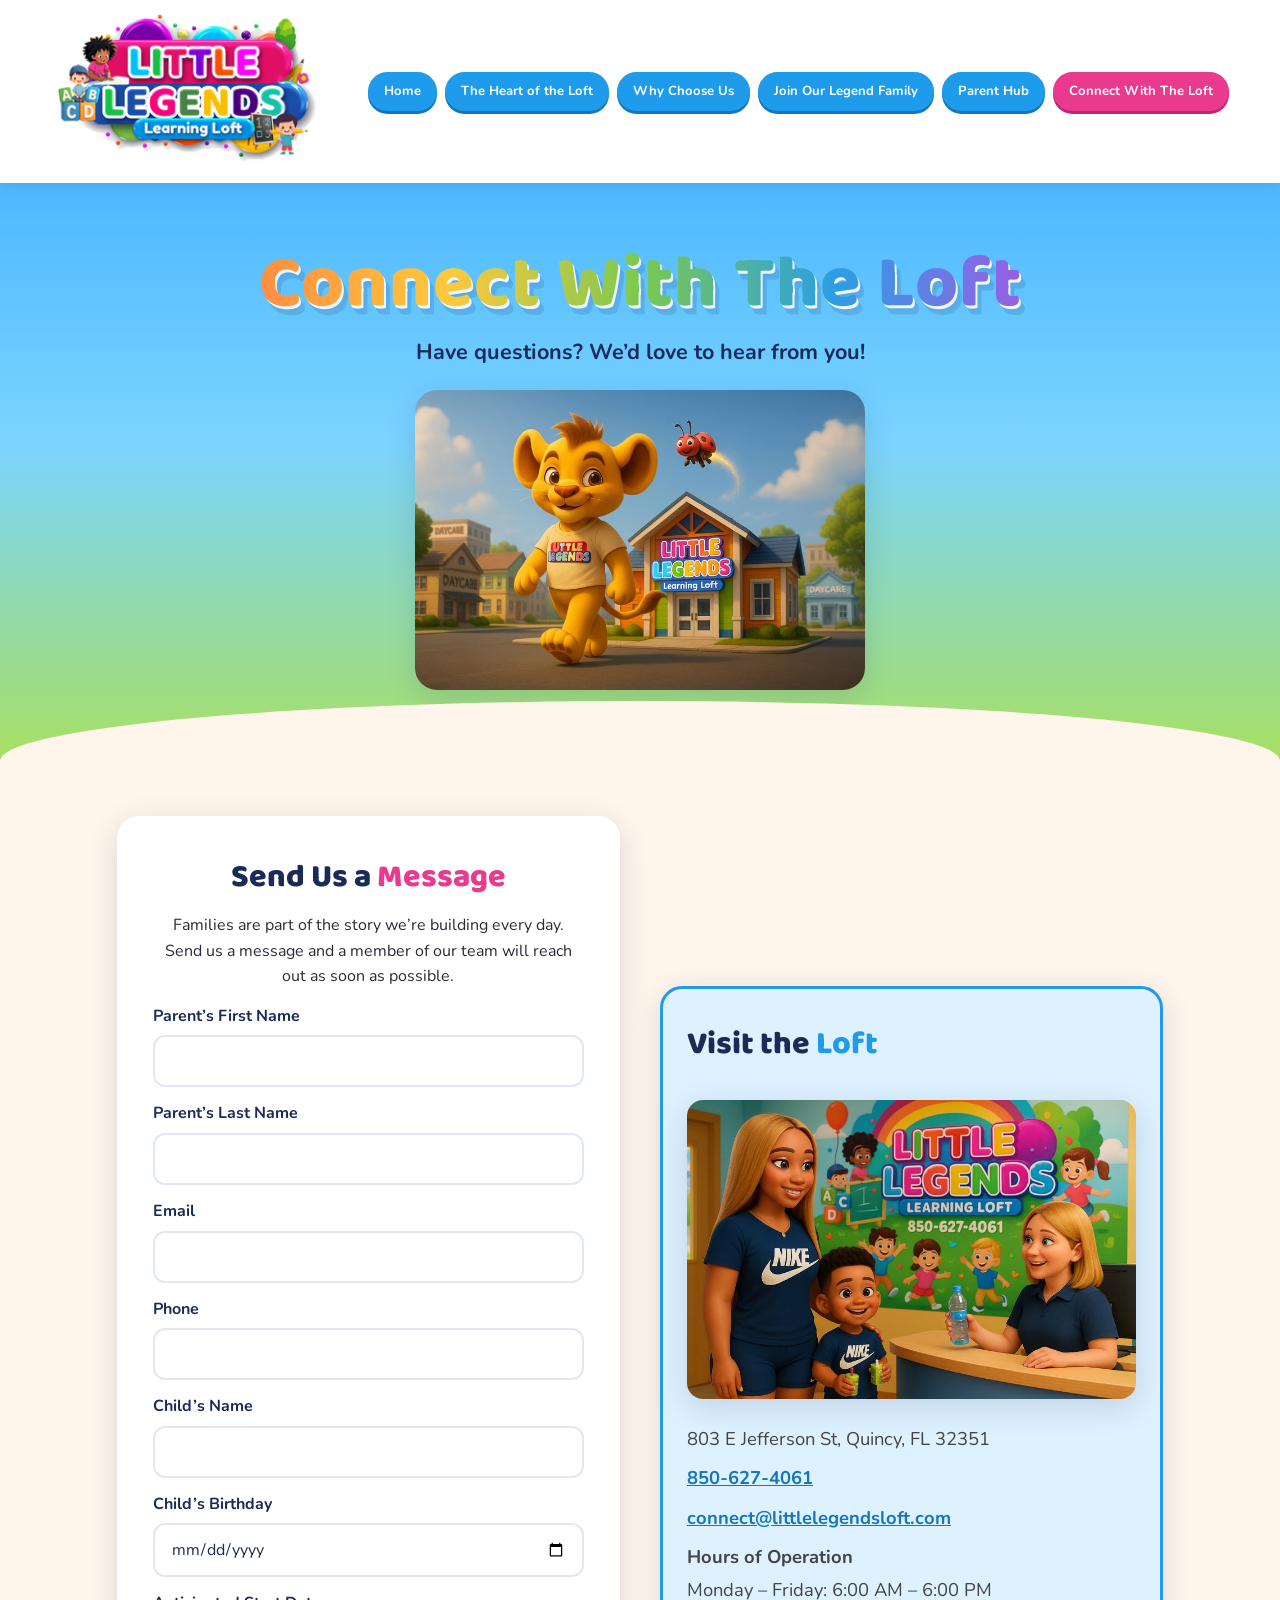
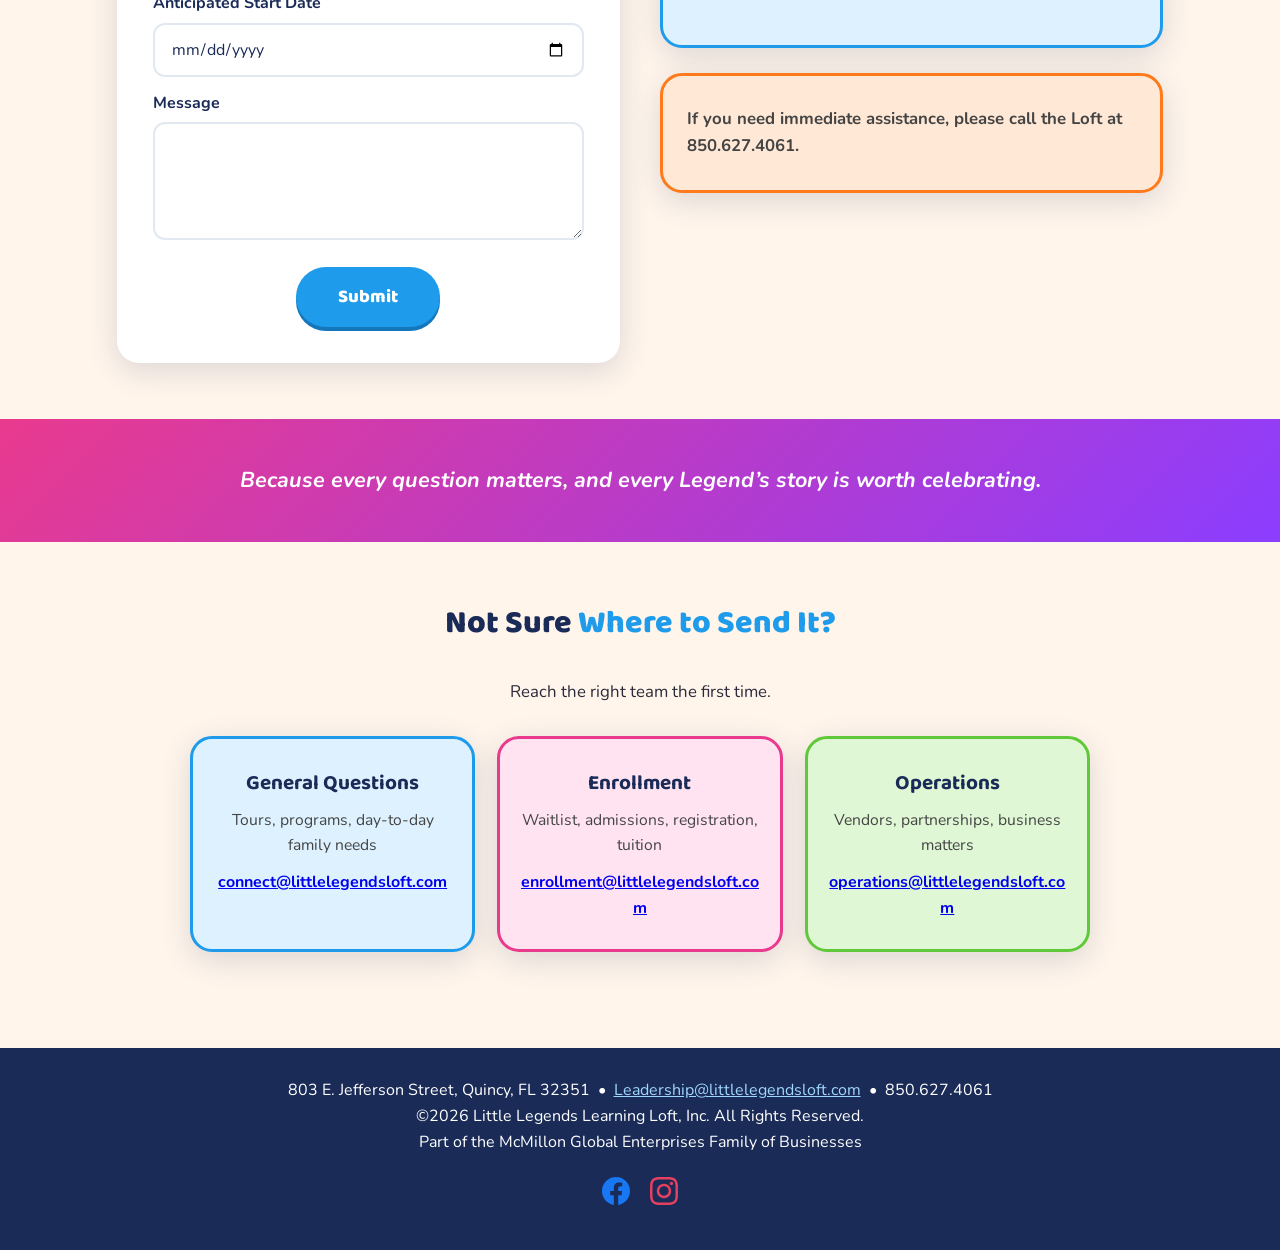
==== pages/connect-with-the-loft.html @ aeaccb69 "Add email directory section to contact page" ====
<!DOCTYPE html>
<html lang="en">
<head>
<meta charset="UTF-8">
<meta name="viewport" content="width=device-width, initial-scale=1.0">
<title>Connect With The Loft | Little Legends Learning Loft</title>
<meta property="og:image" content="https://legendschildcare.com/images/og-thumbnail.jpg">
<meta property="og:image:width" content="1000">
<meta property="og:image:height" content="525">
<meta name="twitter:card" content="summary_large_image">
<meta name="twitter:image" content="https://legendschildcare.com/images/og-thumbnail.jpg">
<link rel="preconnect" href="https://fonts.googleapis.com">
<link rel="preconnect" href="https://fonts.gstatic.com" crossorigin>
<link href="https://fonts.googleapis.com/css2?family=Baloo+2:wght@600;700;800&family=Nunito:wght@400;600;700;800&display=swap" rel="stylesheet">
<link rel="stylesheet" href="../css/styles.css">
</head>
<body>

<header class="site-header">
  <a class="logo" href="../index.html"><img src="../images/logo-transparent.png" style="background:transparent" alt="Little Legends Learning Loft logo"></a>
  <nav class="nav-pills">
    <a href="../index.html">Home</a>
    <a href="the-heart-of-the-loft.html">The Heart of the Loft</a>
    <a href="why-choose-us.html">Why Choose Us</a>
    <a href="join-our-legend-family.html">Join Our Legend Family</a>
    <a href="parent-hub.html">Parent Hub</a>
    <a href="connect-with-the-loft.html" class="active">Connect With The Loft</a>
  </nav>
</header>

<section class="hero">
  <h1 class="rainbow-title">Connect With The Loft</h1>
  <p class="tagline">Have questions? We&rsquo;d love to hear from you!</p>
  <div class="hero-art">
    <img src="../images/kash-walking.jpg" alt="Kash the lion cub walking">
  </div>
</section>

<section class="section">
  <div class="split">
    <div class="form-card">
      <h2 class="section-title" style="margin-bottom:10px">Send Us a <span class="accent-pink">Message</span></h2>
      <p style="text-align:center;margin-bottom:6px">Families are part of the story we&rsquo;re building every day. Send us a message and a member of our team will reach out as soon as possible.</p>
      <form action="https://formsubmit.co/connect@littlelegendsloft.com" method="POST">
        <input type="hidden" name="_subject" value="New Contact Form Submission - Little Legends">
        <input type="hidden" name="_template" value="table">
        <input type="hidden" name="_captcha" value="false">
        <input type="hidden" name="_next" value="https://legendschildcare.com/pages/thank-you-contact.html">
        <label for="parent-first">Parent&rsquo;s First Name</label>
        <input type="text" id="parent-first" name="parent-first-name" required>
        <label for="parent-last">Parent&rsquo;s Last Name</label>
        <input type="text" id="parent-last" name="parent-last-name" required>
        <label for="email">Email</label>
        <input type="email" id="email" name="email" required>
        <label for="phone">Phone</label>
        <input type="tel" id="phone" name="phone" required>
        <label for="child-name">Child&rsquo;s Name</label>
        <input type="text" id="child-name" name="child-name" required>
        <label for="child-birthday">Child&rsquo;s Birthday</label>
        <input type="date" id="child-birthday" name="child-birthday">
        <label for="start-date">Anticipated Start Date</label>
        <input type="date" id="start-date" name="start-date">
        <label for="message">Message</label>
        <textarea id="message" name="message" rows="4" required></textarea>
        <div style="text-align:center">
          <button type="submit" class="btn blue" style="border:none;cursor:pointer">Submit</button>
        </div>
      </form>
    </div>
    <div>
      <div class="card blue" style="text-align:left">
        <h2 class="section-title" style="text-align:left">Visit the <span class="accent-blue">Loft</span></h2>
        <img src="../images/front-desk-welcome.jpg" alt="A family being welcomed at the Little Legends Learning Loft front desk" style="width:100%;border-radius:16px;margin-bottom:16px;box-shadow:var(--shadow)">
        <p style="font-size:1.15rem;margin-bottom:10px">803 E Jefferson St, Quincy, FL 32351</p>
        <p style="font-size:1.15rem;margin-bottom:10px"><a href="tel:+18506274061" style="color:var(--blue-dark);font-weight:700">850-627-4061</a></p>
        <p style="font-size:1.15rem;margin-bottom:10px"><a href="mailto:connect@littlelegendsloft.com" style="color:var(--blue-dark);font-weight:700">connect@littlelegendsloft.com</a></p>
        <p style="font-size:1.15rem;margin-bottom:4px"><strong>Hours of Operation</strong></p>
        <p style="font-size:1.15rem;margin-bottom:10px">Monday – Friday: 6:00 AM – 6:00 PM</p>
      </div>
      <br>
      <div class="card orange" style="text-align:left">
        <p style="font-size:1.05rem"><strong>If you need immediate assistance, please call the Loft at 850.627.4061.</strong></p>
      </div>
    </div>
  </div>
</section>

<div class="quote-banner">
  Because every question matters, and every Legend&rsquo;s story is worth celebrating.
</div>

<section class="section">
  <h2 class="section-title">Not Sure <span class="accent-blue">Where to Send It?</span></h2>
  <p style="text-align:center;max-width:640px;margin:0 auto 30px;font-size:1.05rem">Reach the right team the first time.</p>
  <div class="card-grid" style="max-width:900px;margin:0 auto">
    <div class="card blue" style="text-align:center;padding:28px 20px">
      <h3 style="font-size:1.3rem;margin-bottom:8px">General Questions</h3>
      <p style="margin-bottom:12px">Tours, programs, day-to-day family needs</p>
      <a href="mailto:connect@littlelegendsloft.com" style="font-weight:700;word-break:break-all">connect@littlelegendsloft.com</a>
    </div>
    <div class="card pink" style="text-align:center;padding:28px 20px">
      <h3 style="font-size:1.3rem;margin-bottom:8px">Enrollment</h3>
      <p style="margin-bottom:12px">Waitlist, admissions, registration, tuition</p>
      <a href="mailto:enrollment@littlelegendsloft.com" style="font-weight:700;word-break:break-all">enrollment@littlelegendsloft.com</a>
    </div>
    <div class="card green" style="text-align:center;padding:28px 20px">
      <h3 style="font-size:1.3rem;margin-bottom:8px">Operations</h3>
      <p style="margin-bottom:12px">Vendors, partnerships, business matters</p>
      <a href="mailto:operations@littlelegendsloft.com" style="font-weight:700;word-break:break-all">operations@littlelegendsloft.com</a>
    </div>
  </div>
</section>

<footer class="site-footer">
  803 E. Jefferson Street, Quincy, FL 32351 &nbsp;•&nbsp;
  <a href="mailto:Leadership@littlelegendsloft.com">Leadership@littlelegendsloft.com</a> &nbsp;•&nbsp;
  850.627.4061<br>
  ©2026 Little Legends Learning Loft, Inc. All Rights Reserved.<br>
  Part of the McMillon Global Enterprises Family of Businesses
<div class="social-links">
    <a href="https://www.facebook.com/share/1BAZdCDmKt/?mibextid=wwXIfr" target="_blank" rel="noopener" aria-label="Follow us on Facebook" style="display:inline-block;margin:0 8px"><svg width="28" height="28" viewBox="0 0 24 24" fill="#1877F2" xmlns="http://www.w3.org/2000/svg"><path d="M24 12.073c0-6.627-5.373-12-12-12s-12 5.373-12 12c0 5.99 4.388 10.954 10.125 11.854v-8.385H7.078v-3.47h3.047V9.43c0-3.007 1.792-4.669 4.533-4.669 1.312 0 2.686.235 2.686.235v2.953H15.83c-1.491 0-1.956.925-1.956 1.874v2.25h3.328l-.532 3.47h-2.796v8.385C19.612 23.027 24 18.062 24 12.073z"/></svg></a>
    <a href="https://www.instagram.com/littlelegends_1/" target="_blank" rel="noopener" aria-label="Follow us on Instagram" style="display:inline-block;margin:0 8px"><svg width="28" height="28" viewBox="0 0 24 24" fill="#E4405F" xmlns="http://www.w3.org/2000/svg"><path d="M12 2.163c3.204 0 3.584.012 4.85.07 3.252.148 4.771 1.691 4.919 4.919.058 1.265.069 1.645.069 4.849 0 3.205-.012 3.584-.069 4.849-.149 3.225-1.664 4.771-4.919 4.919-1.266.058-1.644.07-4.85.07-3.204 0-3.584-.012-4.849-.07-3.26-.149-4.771-1.699-4.919-4.92-.058-1.265-.07-1.644-.07-4.849 0-3.204.013-3.583.07-4.849.149-3.227 1.664-4.771 4.919-4.919 1.266-.057 1.645-.069 4.849-.069zm0-2.163c-3.259 0-3.667.014-4.947.072-4.358.2-6.78 2.618-6.98 6.98-.059 1.281-.073 1.689-.073 4.948 0 3.259.014 3.668.072 4.948.2 4.358 2.618 6.78 6.98 6.98 1.281.058 1.689.072 4.948.072 3.259 0 3.668-.014 4.948-.072 4.354-.2 6.782-2.618 6.979-6.98.059-1.28.073-1.689.073-4.948 0-3.259-.014-3.667-.072-4.947-.196-4.354-2.617-6.78-6.979-6.98-1.281-.059-1.69-.073-4.949-.073zm0 5.838c-3.403 0-6.162 2.759-6.162 6.162s2.759 6.163 6.162 6.163 6.162-2.759 6.162-6.163c0-3.403-2.759-6.162-6.162-6.162zm0 10.162c-2.209 0-4-1.79-4-4 0-2.209 1.791-4 4-4s4 1.791 4 4c0 2.21-1.791 4-4 4zm6.406-11.845c-.796 0-1.441.645-1.441 1.44s.645 1.44 1.441 1.44c.795 0 1.439-.645 1.439-1.44s-.644-1.44-1.439-1.44z"/></svg></a>
  </div>
</footer>

</body>
</html>
---- css/styles.css ----
/* Little Legends Learning Loft, Brand Stylesheet
   Bold colors pulled from the logo: hot pink, bright blue, vivid orange, lime green */

:root {
  --pink: #E93A8E;
  --pink-dark: #C22472;
  --blue: #1E9BEB;
  --blue-dark: #1477BC;
  --navy: #1A2B57;
  --orange: #FF7A1A;
  --green: #5FC93A;
  --yellow: #FFB800;
  --purple: #8B3DFF;
  --cream: #FFF5EB;
  --white: #FFFFFF;
  --ink: #2A2A3A;
  --radius: 22px;
  --shadow: 0 8px 30px rgba(26, 43, 87, 0.15);
}

* { margin: 0; padding: 0; box-sizing: border-box; }

body {
  font-family: 'Segoe UI', 'Helvetica Neue', Arial, sans-serif;
  color: var(--ink);
  background: var(--cream);
  line-height: 1.6;
}

/* ---------- Header / Nav ---------- */
.site-header {
  background: var(--white);
  padding: 12px 4%;
  display: flex;
  align-items: center;
  justify-content: space-between;
  box-shadow: 0 2px 12px rgba(0,0,0,0.08);
  position: sticky;
  top: 0;
  z-index: 100;
}
.site-header .logo img { height: 150px; width: auto; }
.nav-pills { display: flex; gap: 8px; flex-wrap: wrap; justify-content: flex-end; }
.nav-pills a {
  background: var(--blue);
  color: #fff;
  text-decoration: none;
  font-weight: 700;
  padding: 9px 16px;
  border-radius: 999px;
  font-size: 0.82rem;
  white-space: nowrap;
  box-shadow: 0 3px 0 var(--blue-dark);
  transition: transform 0.15s;
}
.nav-pills a:hover { transform: translateY(-2px); }
.nav-pills a.active { background: var(--pink); box-shadow: 0 3px 0 var(--pink-dark); }

/* ---------- Hero ---------- */
.hero {
  position: relative;
  text-align: center;
  padding: 60px 5% 70px;
  background: linear-gradient(180deg, #4DB8FF 0%, #7BD4FF 45%, #A8E063 100%);
  overflow: hidden;
}
.hero::after {
  content: '';
  position: absolute;
  bottom: -1px; left: 0; right: 0; height: 60px;
  background: var(--cream);
  border-radius: 50% 50% 0 0 / 100% 100% 0 0;
}
.rainbow-title {
  font-size: clamp(2.4rem, 7vw, 4.6rem);
  font-weight: 900;
  letter-spacing: 1px;
  background: linear-gradient(90deg, #F0449E, #FF8C42, #FFC93C, #7BC950, #2B9FE3, #9B5DE5, #F0449E);
  -webkit-background-clip: text;
  background-clip: text;
  color: transparent;
  filter: drop-shadow(2px 3px 0 rgba(255,255,255,0.9)) drop-shadow(4px 6px 0 rgba(26,43,87,0.15));
  margin-bottom: 8px;
  line-height: 1.15;
}
.hero .tagline {
  font-size: 1.35rem;
  font-weight: 700;
  color: var(--navy);
  margin-bottom: 20px;
}
.hero-art {
  display: flex;
  justify-content: center;
  align-items: flex-end;
  gap: 18px;
  margin-top: 10px;
  flex-wrap: wrap;
}
.hero-art img {
  max-height: 300px;
  border-radius: var(--radius);
  box-shadow: var(--shadow);
}
.btn {
  display: inline-block;
  background: var(--pink);
  color: #fff;
  font-weight: 800;
  font-size: 1.15rem;
  padding: 15px 42px;
  border-radius: 999px;
  text-decoration: none;
  box-shadow: 0 4px 0 var(--pink-dark);
  margin-top: 18px;
  transition: transform 0.15s;
}
.btn:hover { transform: translateY(-2px) scale(1.03); }
.btn.blue { background: var(--blue); box-shadow: 0 4px 0 var(--blue-dark); }

/* ---------- Sections ---------- */
.section { padding: 56px 6%; max-width: 1200px; margin: 0 auto; }
.section-title {
  text-align: center;
  font-size: 2rem;
  font-weight: 900;
  color: var(--navy);
  margin-bottom: 30px;
}
.section-title .accent-pink { color: var(--pink); }
.section-title .accent-blue { color: var(--blue); }

/* Cards */
.card-grid {
  display: grid;
  grid-template-columns: repeat(auto-fit, minmax(240px, 1fr));
  gap: 22px;
}
.card {
  border-radius: var(--radius);
  padding: 30px 24px;
  box-shadow: var(--shadow);
  text-align: center;
  border: 3px solid transparent;
}
.card.pink { background: #FFE3F1; border-color: var(--pink); }
.card.blue { background: #DDF1FF; border-color: var(--blue); }
.card.green { background: #DFF7D4; border-color: var(--green); }
.card.orange { background: #FFE8D6; border-color: var(--orange); }
.card.purple { background: #EADFFF; border-color: var(--purple); }
.card.yellow { background: #FFF3D1; border-color: var(--yellow); }
.card h3 { color: var(--navy); font-size: 1.25rem; margin-bottom: 10px; }
.card p { font-size: 0.98rem; color: #444; }

/* Quote banner */
.quote-banner {
  background: linear-gradient(135deg, var(--pink), var(--purple));
  color: #fff;
  text-align: center;
  padding: 44px 8%;
  font-size: 1.35rem;
  font-weight: 700;
  font-style: italic;
}

/* Split layout */
.split {
  display: grid;
  grid-template-columns: 1fr 1fr;
  gap: 40px;
  align-items: center;
}
.split img.round-frame {
  width: 320px; height: 320px;
  object-fit: cover;
  border-radius: 50%;
  border: 10px solid var(--pink);
  box-shadow: var(--shadow);
  margin: 0 auto;
  display: block;
}
.split img.framed {
  width: 100%;
  border-radius: var(--radius);
  box-shadow: var(--shadow);
}

/* Steps */
.steps { display: flex; justify-content: center; gap: 18px; flex-wrap: wrap; margin-top: 24px; }
.step {
  background: #fff;
  border-radius: 50%;
  width: 210px; height: 210px;
  display: flex; flex-direction: column;
  justify-content: center; align-items: center;
  text-align: center; padding: 24px;
  box-shadow: var(--shadow);
  border: 5px solid var(--yellow);
  font-weight: 700; color: var(--navy);
}
.step .num {
  background: var(--blue); color: #fff;
  width: 44px; height: 44px; border-radius: 50%;
  display: flex; align-items: center; justify-content: center;
  font-size: 1.4rem; margin-bottom: 8px;
}

/* Refer promo */
.refer-promo {
  background: linear-gradient(135deg, #FF8C42, #F0449E);
  border-radius: 28px;
  padding: 48px 6%;
  text-align: center;
  color: #fff;
  margin: 40px 6%;
  box-shadow: var(--shadow);
}
.refer-promo h2 { font-size: 2.2rem; margin-bottom: 12px; }
.refer-promo p { font-size: 1.15rem; margin-bottom: 20px; max-width: 640px; margin-left: auto; margin-right: auto; }
.refer-promo .btn { background: #fff; color: var(--pink-dark); box-shadow: 0 4px 0 rgba(0,0,0,0.15); }

/* Form */
.form-card {
  background: #fff; border-radius: var(--radius);
  padding: 36px; box-shadow: var(--shadow);
  max-width: 560px; margin: 0 auto;
}
.form-card label { display: block; font-weight: 700; color: var(--navy); margin: 14px 0 6px; }
.form-card input, .form-card textarea {
  width: 100%; padding: 13px 16px;
  border: 2px solid #E2E8F0; border-radius: 12px;
  font-size: 1rem; font-family: inherit;
  background: #fff;
  -webkit-appearance: none;
  appearance: none;
  color: #1a2b57;
}
.form-card input[type="date"] {
  background: #fff;
  min-height: 48px;
}
.form-card input:focus, .form-card textarea:focus { border-color: var(--blue); outline: none; }

/* PLAYFUL FONTS */
body { font-family: 'Nunito', sans-serif; }
h1, h2, h3, .section-title, .btn {
  font-family: 'Baloo 2', cursive;
}

/* Footer */
.site-footer {
  background: var(--navy);
  color: #fff;
  text-align: center;
  padding: 30px 5%;
  font-size: 1rem;
  margin-top: 40px;
}
.site-footer a { color: #9FD8FF; }
.social-links {
  margin-top: 14px;
}
.social-links a {
  font-size: 2rem;
  margin: 0 8px;
  text-decoration: none;
  display: inline-block;
  transition: transform 0.2s;
}
.social-links a:hover {
  transform: scale(1.2);
}

@media (max-width: 760px) {
  .split { grid-template-columns: 1fr; }
  .nav-pills { flex-direction: column; align-items: stretch; gap: 8px; }
  .nav-pills a { padding: 10px 16px; font-size: 0.9rem; text-align: center; }
  .site-header .logo img { height: 110px; }
}
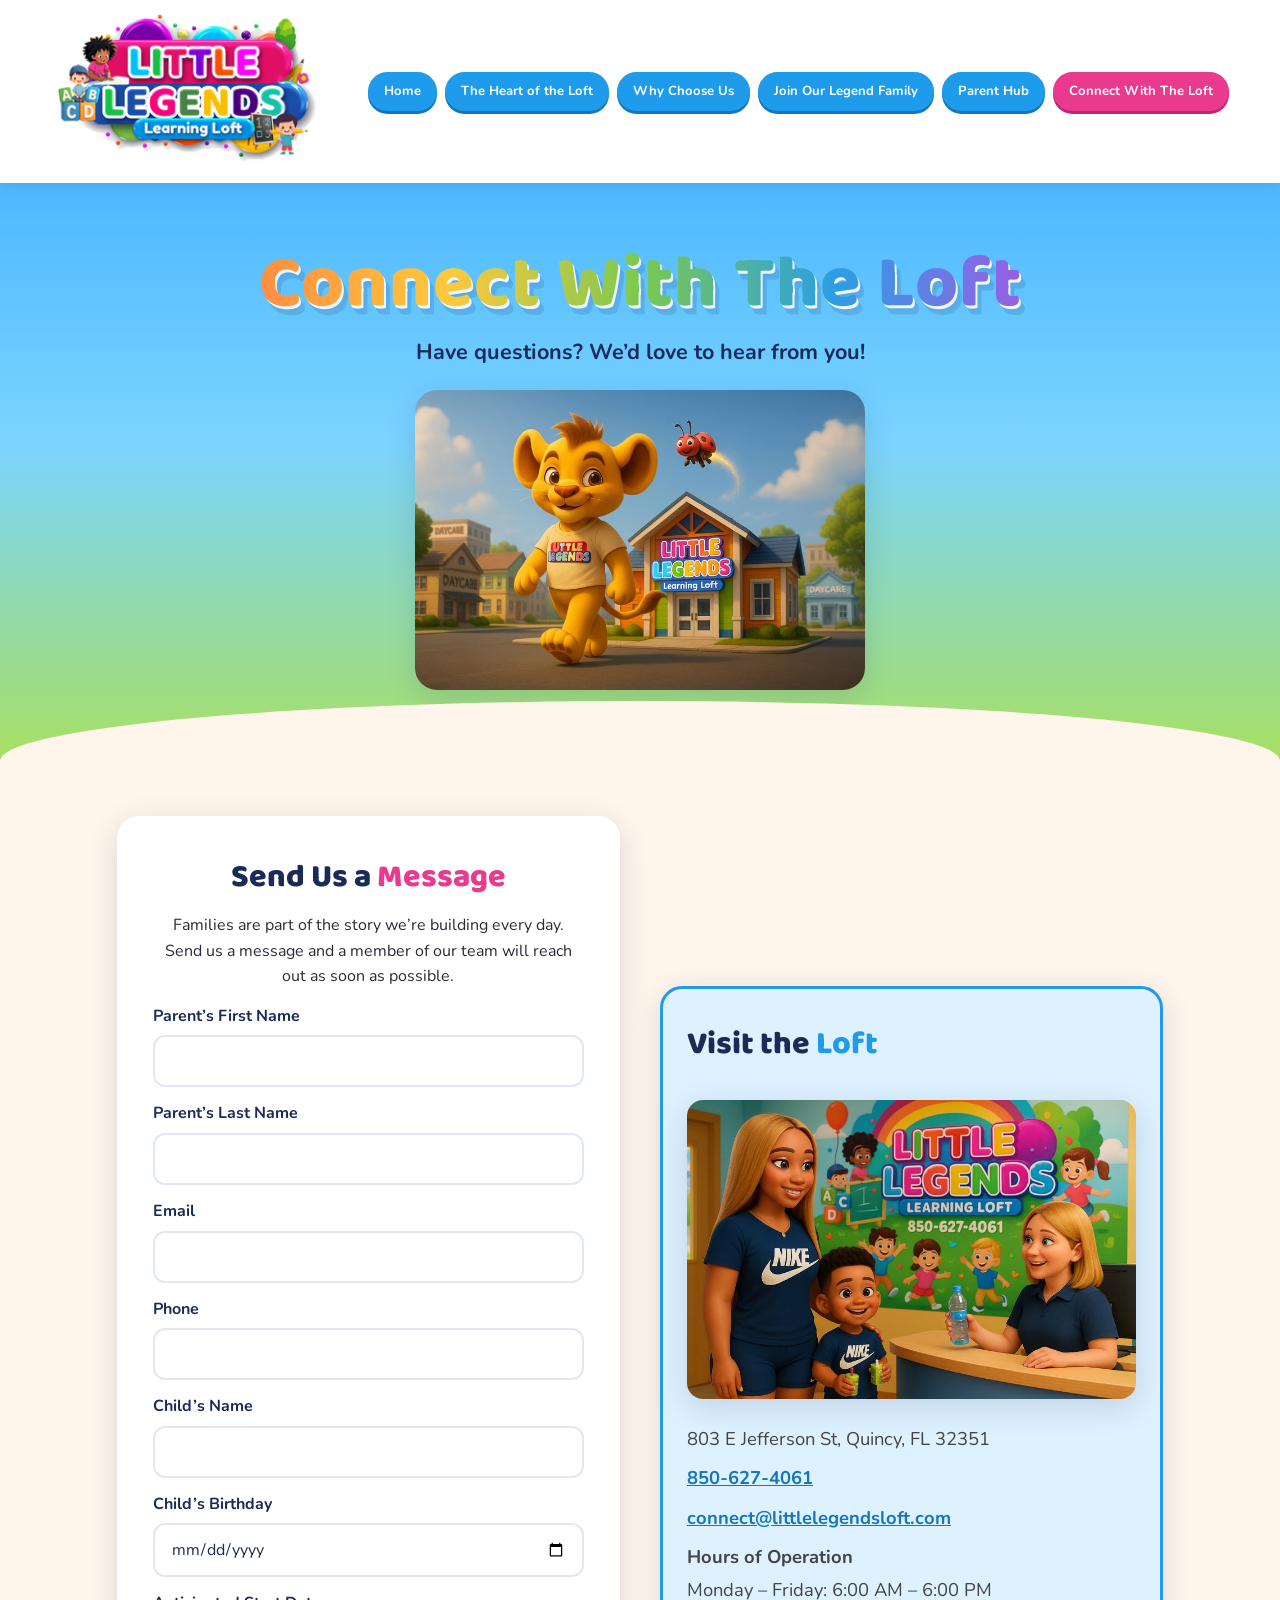
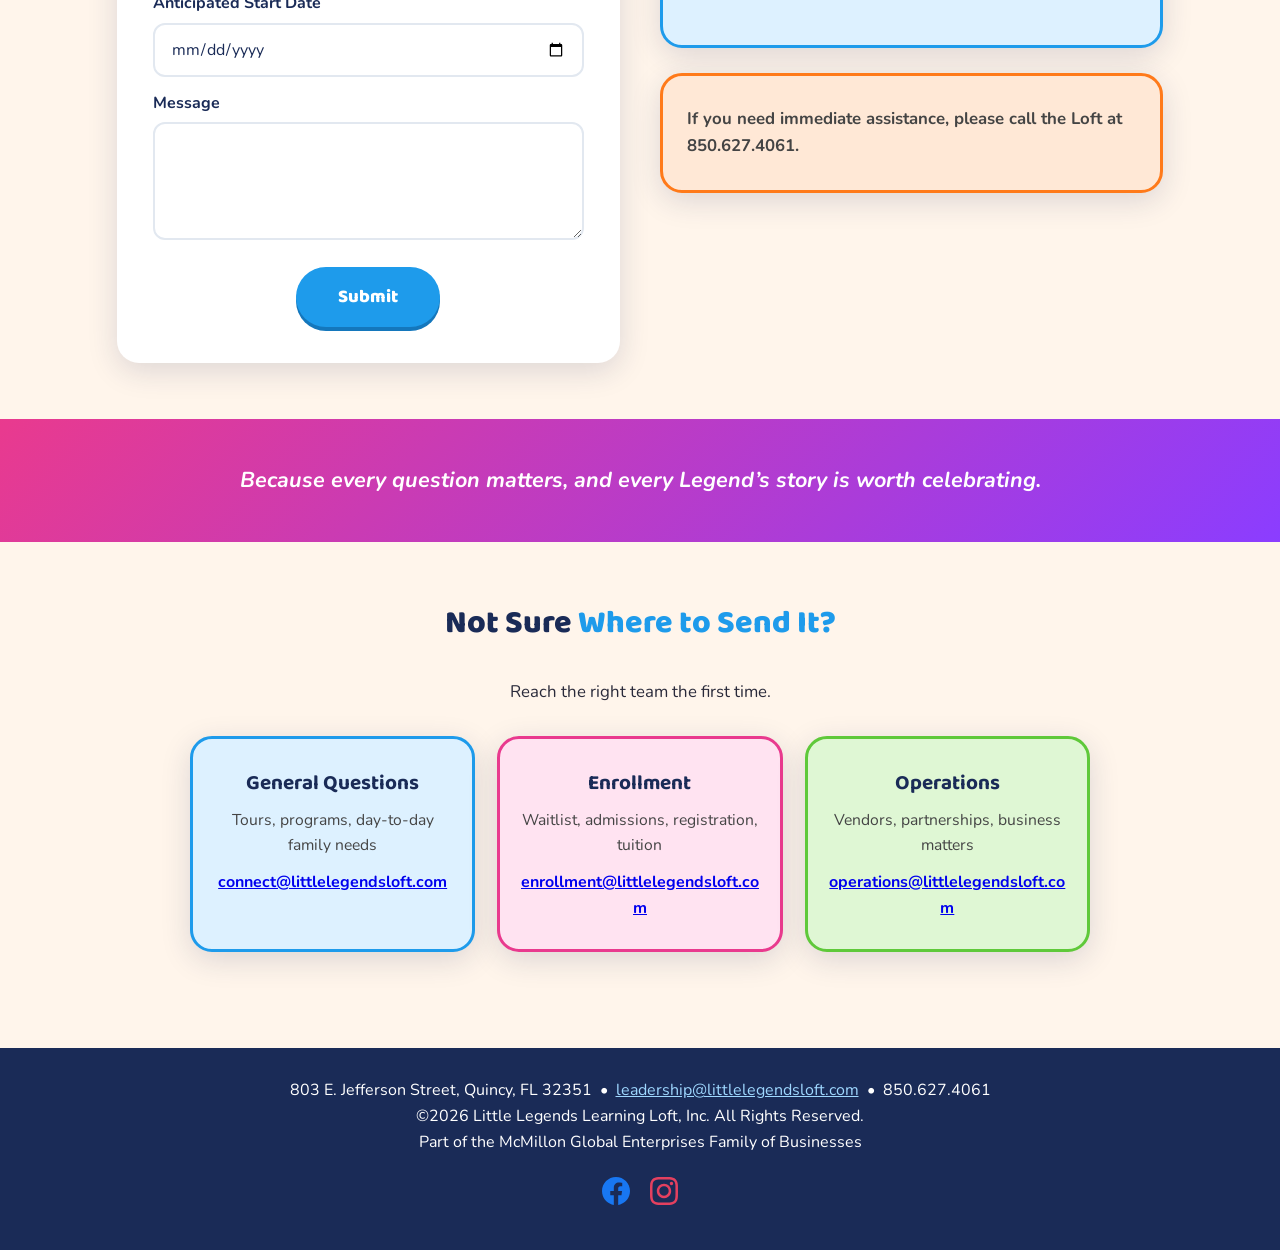
==== commit ffcb9869: "Elevate homepage: hero headline CTA, real photo section with camera views, meta descriptions, favico" ====
--- a/pages/connect-with-the-loft.html
+++ b/pages/connect-with-the-loft.html
@@ -4,6 +4,10 @@
 <meta charset="UTF-8">
 <meta name="viewport" content="width=device-width, initial-scale=1.0">
 <title>Connect With The Loft | Little Legends Learning Loft</title>
+<meta name="description" content="Contact Little Legends Learning Loft in Quincy, FL: 803 E Jefferson St, 850-627-4061. Tour requests, enrollment questions, and partnership inquiries welcome.">
+<link rel="icon" type="image/x-icon" href="../images/favicon.ico">
+<link rel="icon" type="image/png" sizes="32x32" href="../images/favicon-32.png">
+<link rel="apple-touch-icon" href="../images/apple-touch-icon.jpg">
 <meta property="og:image" content="https://legendschildcare.com/images/og-thumbnail.jpg">
 <meta property="og:image:width" content="1000">
 <meta property="og:image:height" content="525">
@@ -113,7 +117,7 @@
 
 <footer class="site-footer">
   803 E. Jefferson Street, Quincy, FL 32351 &nbsp;•&nbsp;
-  <a href="mailto:Leadership@littlelegendsloft.com">Leadership@littlelegendsloft.com</a> &nbsp;•&nbsp;
+  <a href="mailto:leadership@littlelegendsloft.com">leadership@littlelegendsloft.com</a> &nbsp;•&nbsp;
   850.627.4061<br>
   ©2026 Little Legends Learning Loft, Inc. All Rights Reserved.<br>
   Part of the McMillon Global Enterprises Family of Businesses
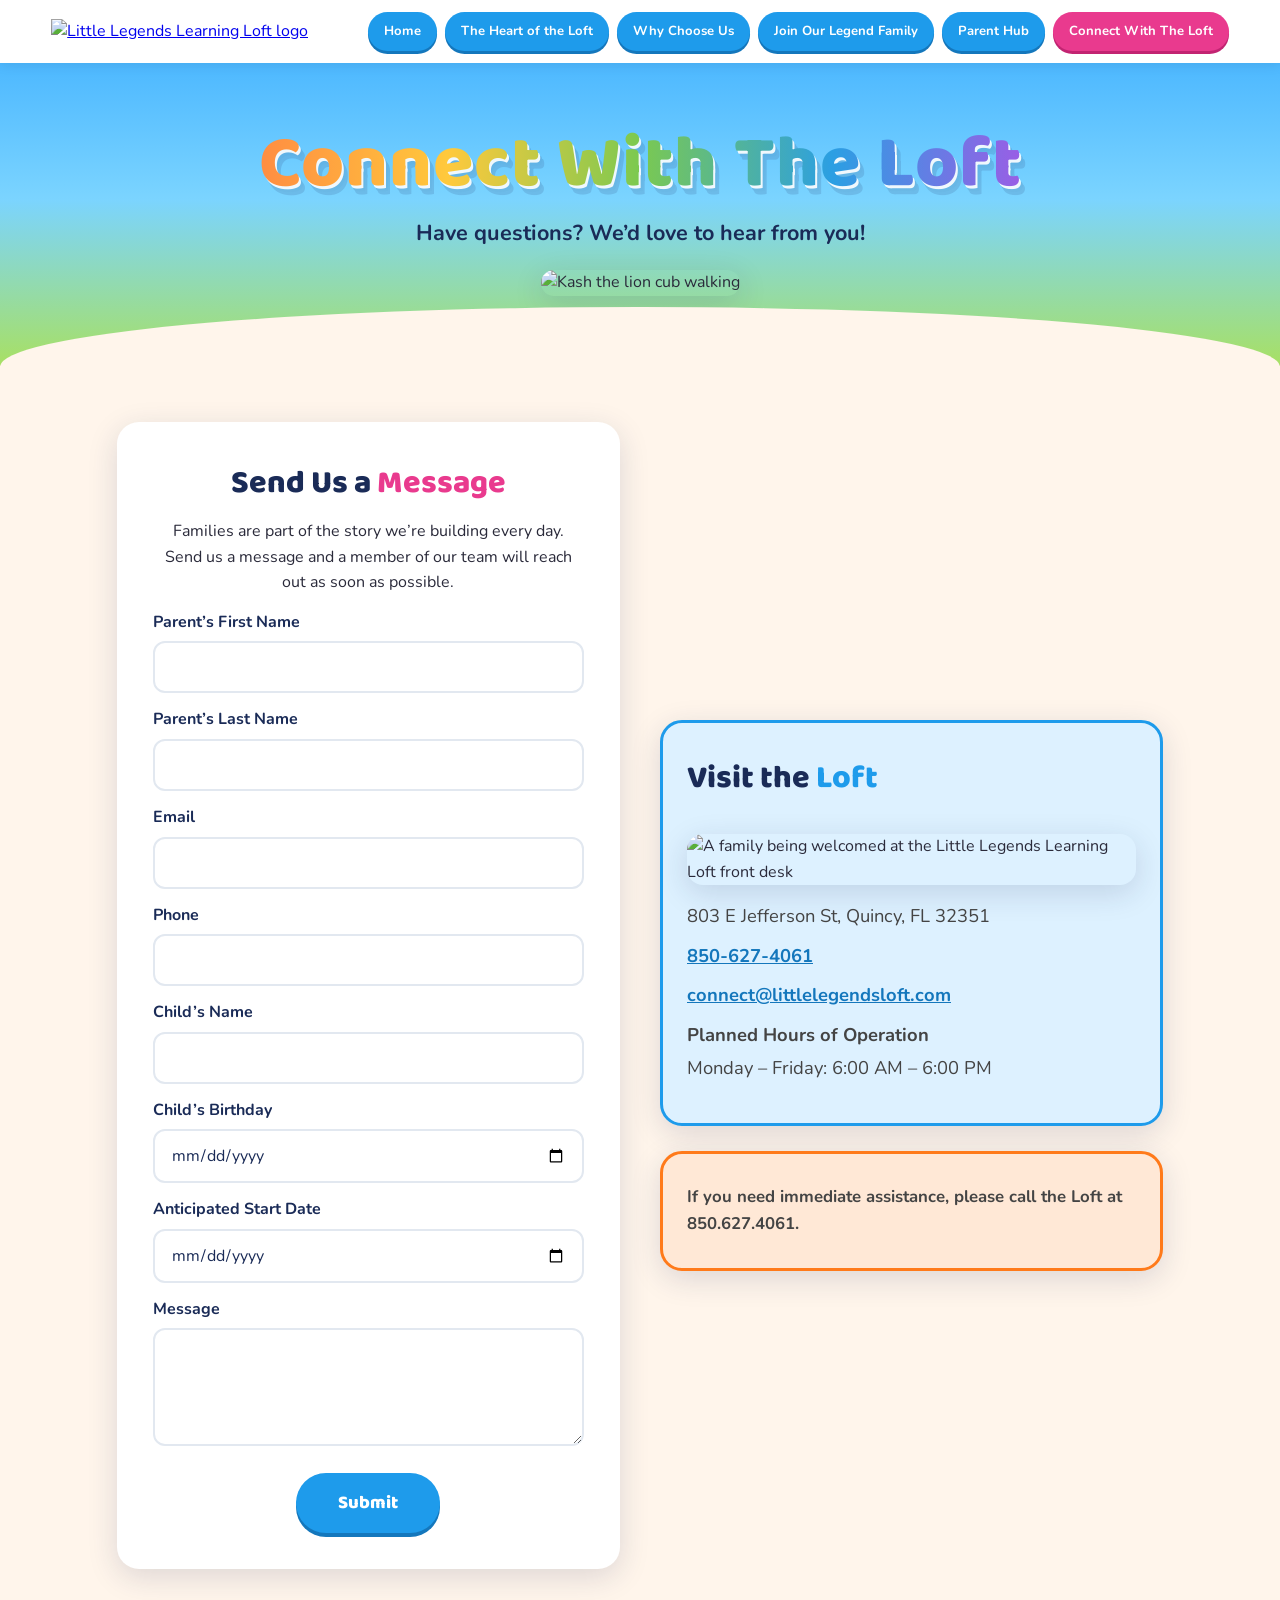
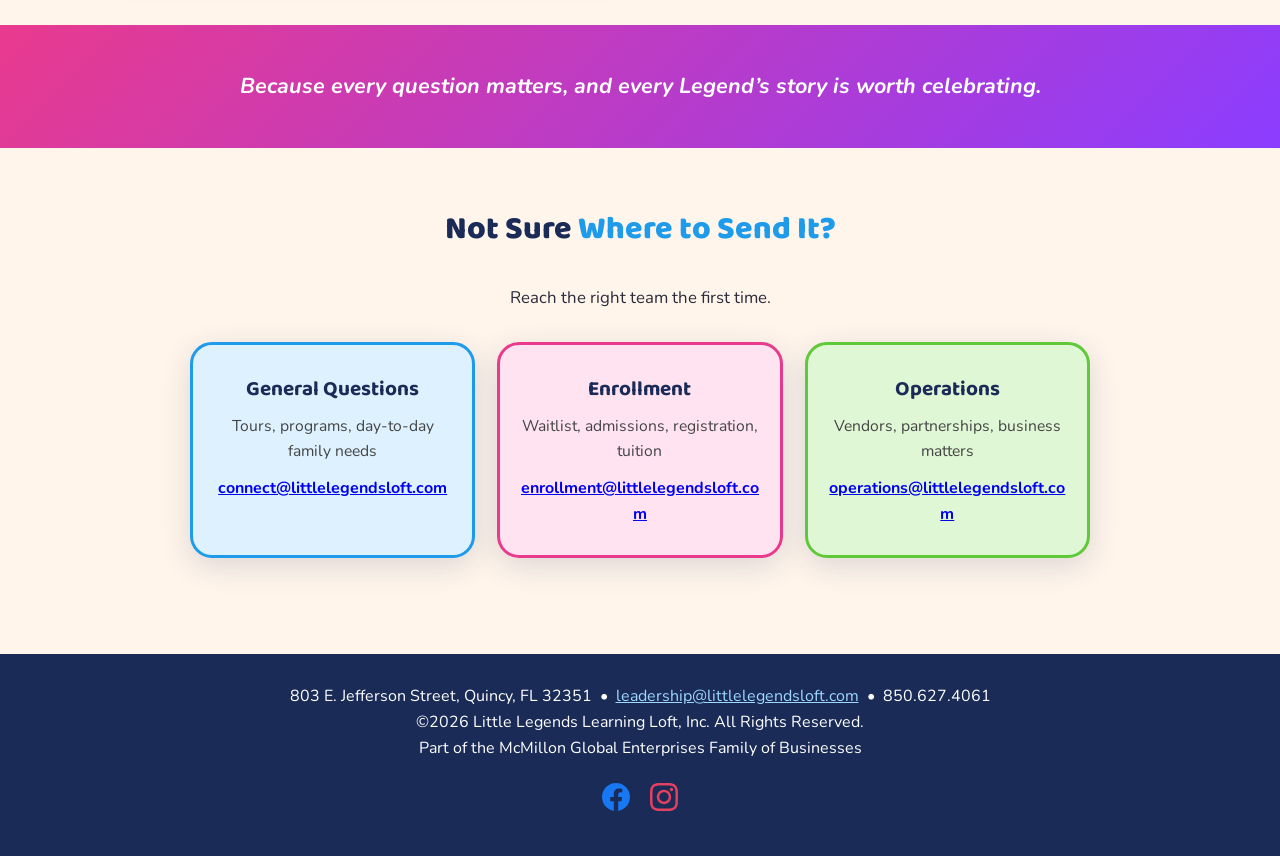
==== commit 827dbd9a: "Staging: Fix First batch preview" ====
--- a/pages/connect-with-the-loft.html
+++ b/pages/connect-with-the-loft.html
@@ -5,9 +5,9 @@
 <meta name="viewport" content="width=device-width, initial-scale=1.0">
 <title>Connect With The Loft | Little Legends Learning Loft</title>
 <meta name="description" content="Contact Little Legends Learning Loft in Quincy, FL: 803 E Jefferson St, 850-627-4061. Tour requests, enrollment questions, and partnership inquiries welcome.">
-<link rel="icon" type="image/x-icon" href="../images/favicon.ico">
-<link rel="icon" type="image/png" sizes="32x32" href="../images/favicon-32.png">
-<link rel="apple-touch-icon" href="../images/apple-touch-icon.jpg">
+<link rel="icon" type="image/x-icon" href="https://legendschildcare.com/images/favicon.ico">
+<link rel="icon" type="image/png" sizes="32x32" href="https://legendschildcare.com/images/favicon-32.png">
+<link rel="apple-touch-icon" href="https://legendschildcare.com/images/apple-touch-icon.jpg">
 <meta property="og:image" content="https://legendschildcare.com/images/og-thumbnail.jpg">
 <meta property="og:image:width" content="1000">
 <meta property="og:image:height" content="525">
@@ -21,7 +21,9 @@
 <body>
 
 <header class="site-header">
-  <a class="logo" href="../index.html"><img src="../images/logo-transparent.png" style="background:transparent" alt="Little Legends Learning Loft logo"></a>
+  <a class="logo" href="../index.html"><img src="https://legendschildcare.com/images/logo-transparent.png" style="background:transparent" alt="Little Legends Learning Loft logo"></a>
+  <input type="checkbox" id="nav-toggle" class="nav-toggle">
+  <label for="nav-toggle" class="nav-toggle-label" aria-label="Menu" tabindex="0"><span></span></label>
   <nav class="nav-pills">
     <a href="../index.html">Home</a>
     <a href="the-heart-of-the-loft.html">The Heart of the Loft</a>
@@ -36,7 +38,7 @@
   <h1 class="rainbow-title">Connect With The Loft</h1>
   <p class="tagline">Have questions? We&rsquo;d love to hear from you!</p>
   <div class="hero-art">
-    <img src="../images/kash-walking.jpg" alt="Kash the lion cub walking">
+    <img src="https://legendschildcare.com/images/kash-walking.jpg" alt="Kash the lion cub walking">
   </div>
 </section>
 
@@ -74,11 +76,11 @@
     <div>
       <div class="card blue" style="text-align:left">
         <h2 class="section-title" style="text-align:left">Visit the <span class="accent-blue">Loft</span></h2>
-        <img src="../images/front-desk-welcome.jpg" alt="A family being welcomed at the Little Legends Learning Loft front desk" style="width:100%;border-radius:16px;margin-bottom:16px;box-shadow:var(--shadow)">
+        <img src="https://legendschildcare.com/images/front-desk-welcome.jpg" alt="A family being welcomed at the Little Legends Learning Loft front desk" style="width:100%;border-radius:16px;margin-bottom:16px;box-shadow:var(--shadow)">
         <p style="font-size:1.15rem;margin-bottom:10px">803 E Jefferson St, Quincy, FL 32351</p>
         <p style="font-size:1.15rem;margin-bottom:10px"><a href="tel:+18506274061" style="color:var(--blue-dark);font-weight:700">850-627-4061</a></p>
         <p style="font-size:1.15rem;margin-bottom:10px"><a href="mailto:connect@littlelegendsloft.com" style="color:var(--blue-dark);font-weight:700">connect@littlelegendsloft.com</a></p>
-        <p style="font-size:1.15rem;margin-bottom:4px"><strong>Hours of Operation</strong></p>
+        <p style="font-size:1.15rem;margin-bottom:4px"><strong>Planned Hours of Operation</strong></p>
         <p style="font-size:1.15rem;margin-bottom:10px">Monday – Friday: 6:00 AM – 6:00 PM</p>
       </div>
       <br>
--- a/css/styles.css
+++ b/css/styles.css
@@ -277,3 +277,123 @@
   .nav-pills a { padding: 10px 16px; font-size: 0.9rem; text-align: center; }
   .site-header .logo img { height: 110px; }
 }
+
+/* FAQ ACCORDION */
+.faq-list { max-width: 720px; margin: 0 auto; }
+.faq-item {
+  background: #fff;
+  border-radius: 18px;
+  margin-bottom: 14px;
+  box-shadow: 0 4px 16px rgba(26,43,87,0.1);
+  overflow: hidden;
+  border: 2px solid #F0E6FF;
+}
+.faq-q {
+  width: 100%;
+  text-align: left;
+  background: none;
+  border: none;
+  padding: 20px 24px;
+  font-family: 'Baloo 2', cursive;
+  font-size: 1.15rem;
+  font-weight: 800;
+  color: var(--navy);
+  cursor: pointer;
+  display: flex;
+  justify-content: space-between;
+  align-items: center;
+  gap: 12px;
+}
+.faq-q .faq-icon { font-size: 1.4rem; color: var(--pink); flex-shrink: 0; transition: transform 0.2s; }
+.faq-item.open .faq-q .faq-icon { transform: rotate(45deg); }
+.faq-a {
+  max-height: 0;
+  overflow: hidden;
+  transition: max-height 0.3s ease;
+  padding: 0 24px;
+}
+.faq-item.open .faq-a { max-height: 300px; padding-bottom: 20px; }
+.faq-a p { color: #555; font-size: 1.02rem; line-height: 1.7; margin: 0; }
+
+/* TESTIMONIALS */
+.testimonial-grid {
+  display: grid;
+  grid-template-columns: repeat(auto-fit, minmax(280px, 1fr));
+  gap: 22px;
+  max-width: 1000px;
+  margin: 0 auto;
+}
+.testimonial-card {
+  background: #fff;
+  border-radius: 24px;
+  padding: 30px 26px;
+  box-shadow: 0 8px 24px rgba(26,43,87,0.12);
+  border: 3px solid #FFE3F1;
+  position: relative;
+}
+.testimonial-card .stars { color: #FFB800; font-size: 1.3rem; margin-bottom: 12px; letter-spacing: 2px; }
+.testimonial-card blockquote {
+  font-size: 1.05rem;
+  font-style: italic;
+  color: #444;
+  line-height: 1.7;
+  margin: 0 0 14px;
+}
+.testimonial-card .t-name { font-weight: 800; color: var(--navy); }
+.testimonial-card .t-role { font-size: 0.9rem; color: #888; }
+
+/* ---------- MOBILE HAMBURGER NAV ---------- */
+.nav-toggle { display: none; }
+.nav-toggle-label { display: none; }
+@media (max-width: 760px) {
+  .nav-toggle-label {
+    display: flex;
+    align-items: center;
+    justify-content: center;
+    width: 52px;
+    height: 52px;
+    border-radius: 16px;
+    background: var(--pink);
+    box-shadow: 0 3px 0 var(--pink-dark);
+    cursor: pointer;
+    flex-shrink: 0;
+  }
+  .nav-toggle-label span {
+    display: block;
+    width: 24px;
+    height: 3px;
+    background: #fff;
+    border-radius: 3px;
+    position: relative;
+  }
+  .nav-toggle-label span::before,
+  .nav-toggle-label span::after {
+    content: '';
+    display: block;
+    width: 24px;
+    height: 3px;
+    background: #fff;
+    border-radius: 3px;
+    position: absolute;
+    left: 0;
+  }
+  .nav-toggle-label span::before { top: -8px; }
+  .nav-toggle-label span::after { top: 8px; }
+  .nav-pills {
+    display: none;
+    position: absolute;
+    top: 100%;
+    left: 0;
+    right: 0;
+    background: #fff;
+    flex-direction: column;
+    align-items: stretch;
+    gap: 8px;
+    padding: 16px 4% 20px;
+    margin: 0;
+    box-shadow: 0 16px 30px rgba(26,43,87,0.18);
+    z-index: 200;
+  }
+  .nav-toggle:checked ~ .nav-pills { display: flex; }
+  .nav-toggle:checked ~ .nav-toggle-label { background: var(--pink-dark); }
+}
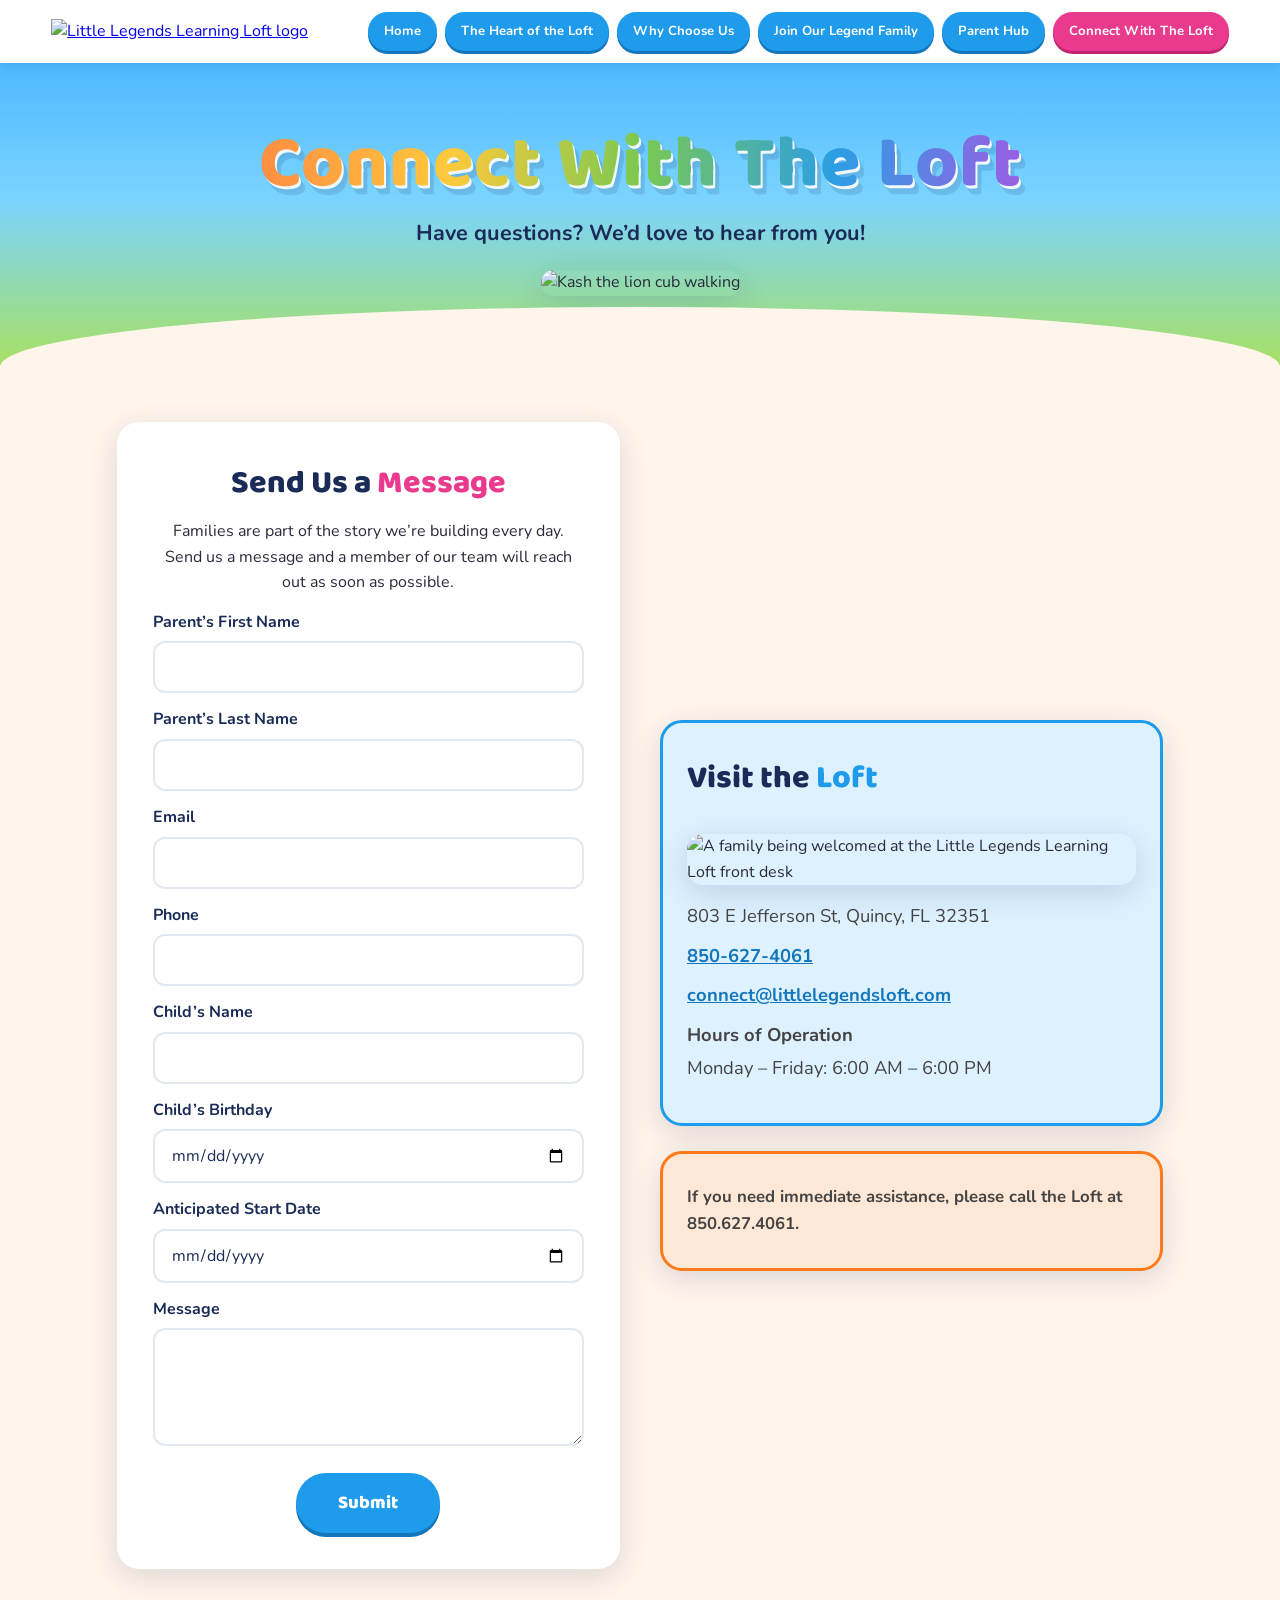
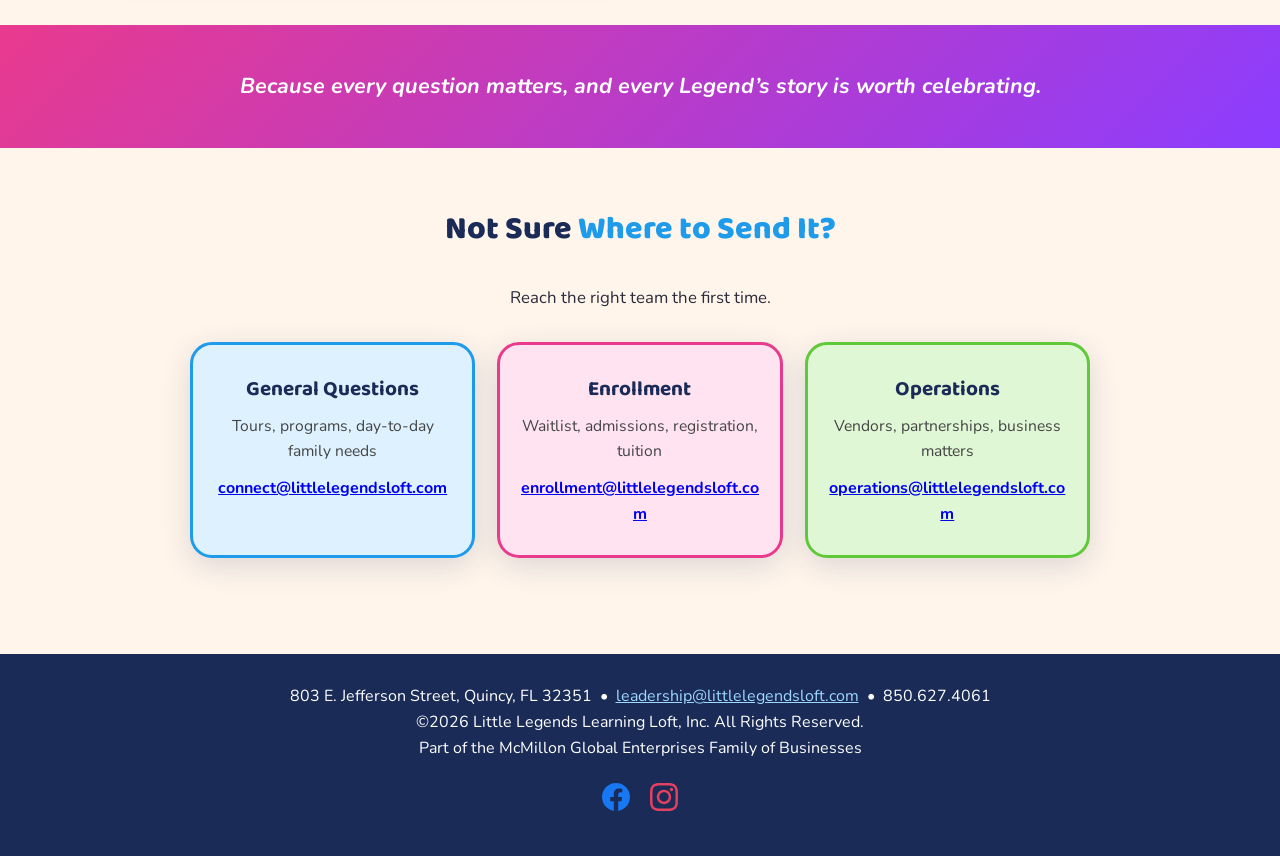
==== commit 14c205ea: "Revision: homepage reorder + evergreen wording" ====
--- a/pages/connect-with-the-loft.html
+++ b/pages/connect-with-the-loft.html
@@ -80,7 +80,7 @@
         <p style="font-size:1.15rem;margin-bottom:10px">803 E Jefferson St, Quincy, FL 32351</p>
         <p style="font-size:1.15rem;margin-bottom:10px"><a href="tel:+18506274061" style="color:var(--blue-dark);font-weight:700">850-627-4061</a></p>
         <p style="font-size:1.15rem;margin-bottom:10px"><a href="mailto:connect@littlelegendsloft.com" style="color:var(--blue-dark);font-weight:700">connect@littlelegendsloft.com</a></p>
-        <p style="font-size:1.15rem;margin-bottom:4px"><strong>Planned Hours of Operation</strong></p>
+        <p style="font-size:1.15rem;margin-bottom:4px"><strong>Hours of Operation</strong></p>
         <p style="font-size:1.15rem;margin-bottom:10px">Monday – Friday: 6:00 AM – 6:00 PM</p>
       </div>
       <br>
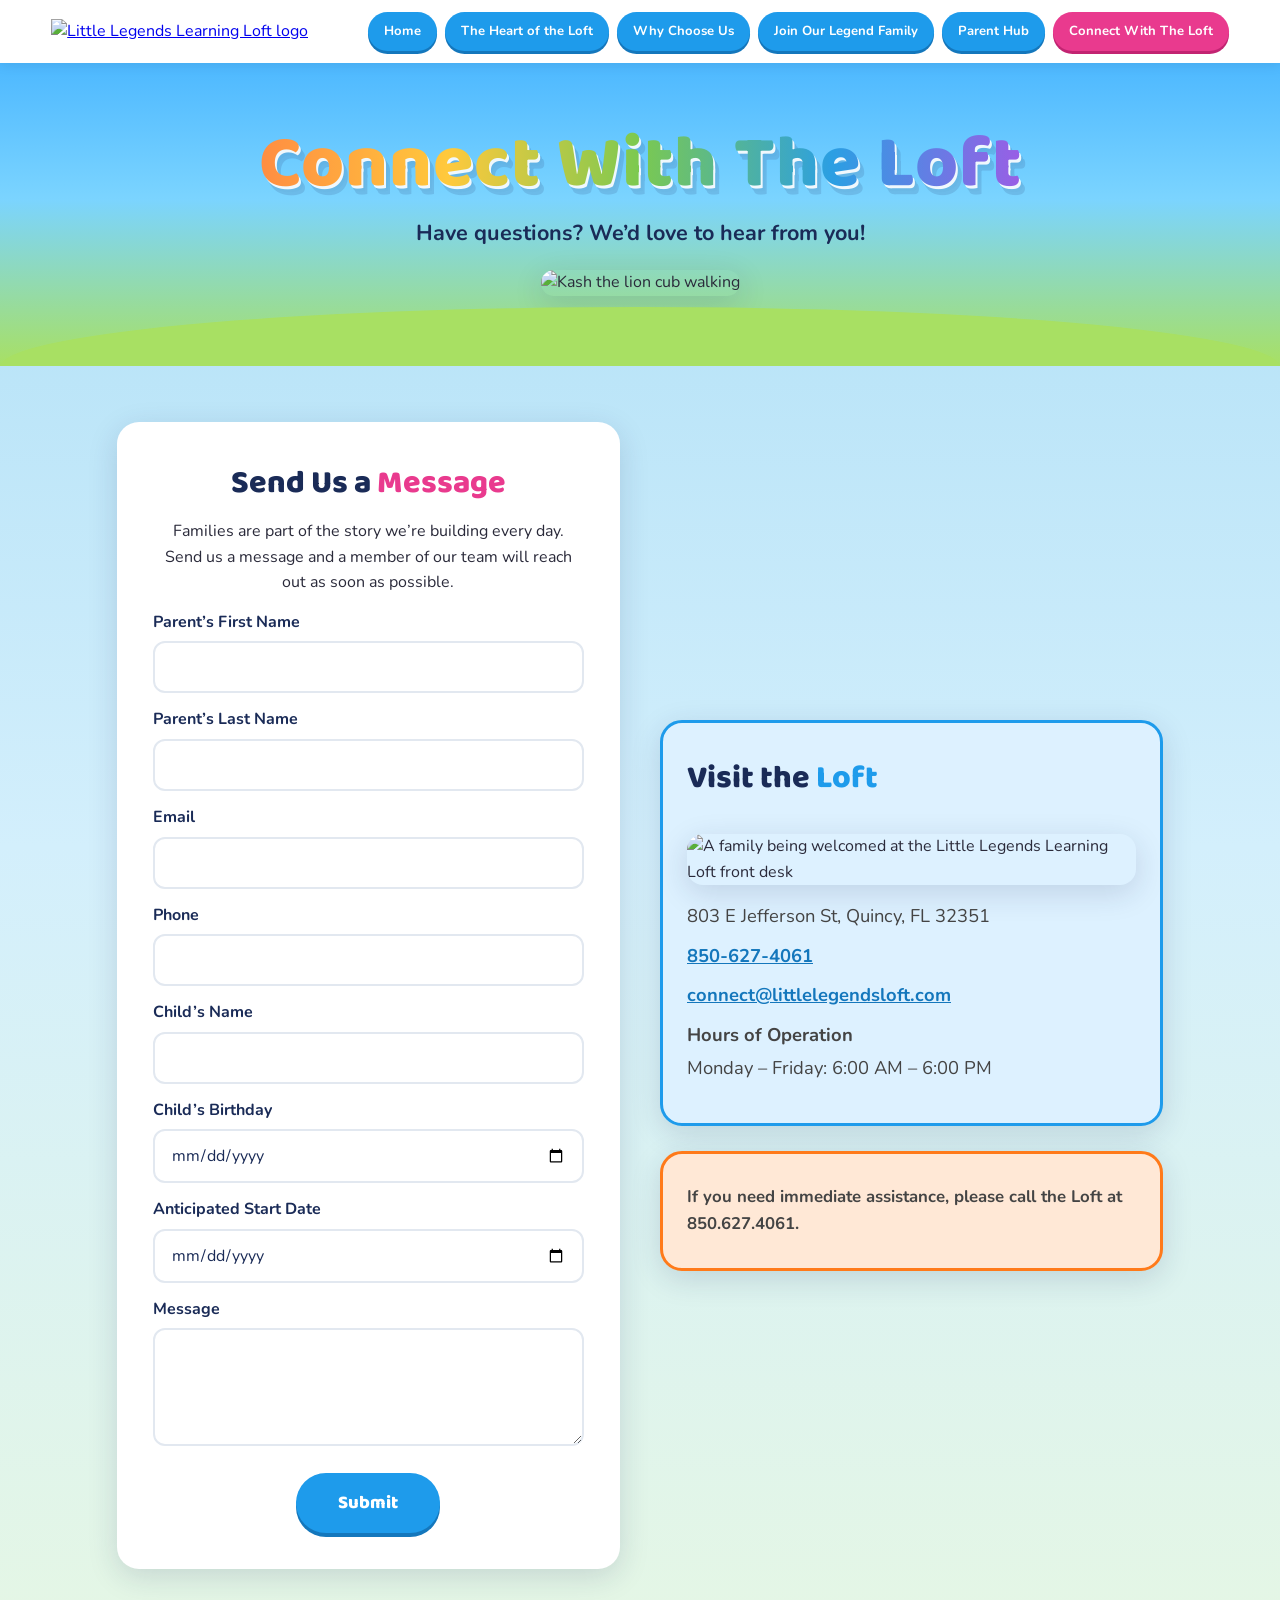
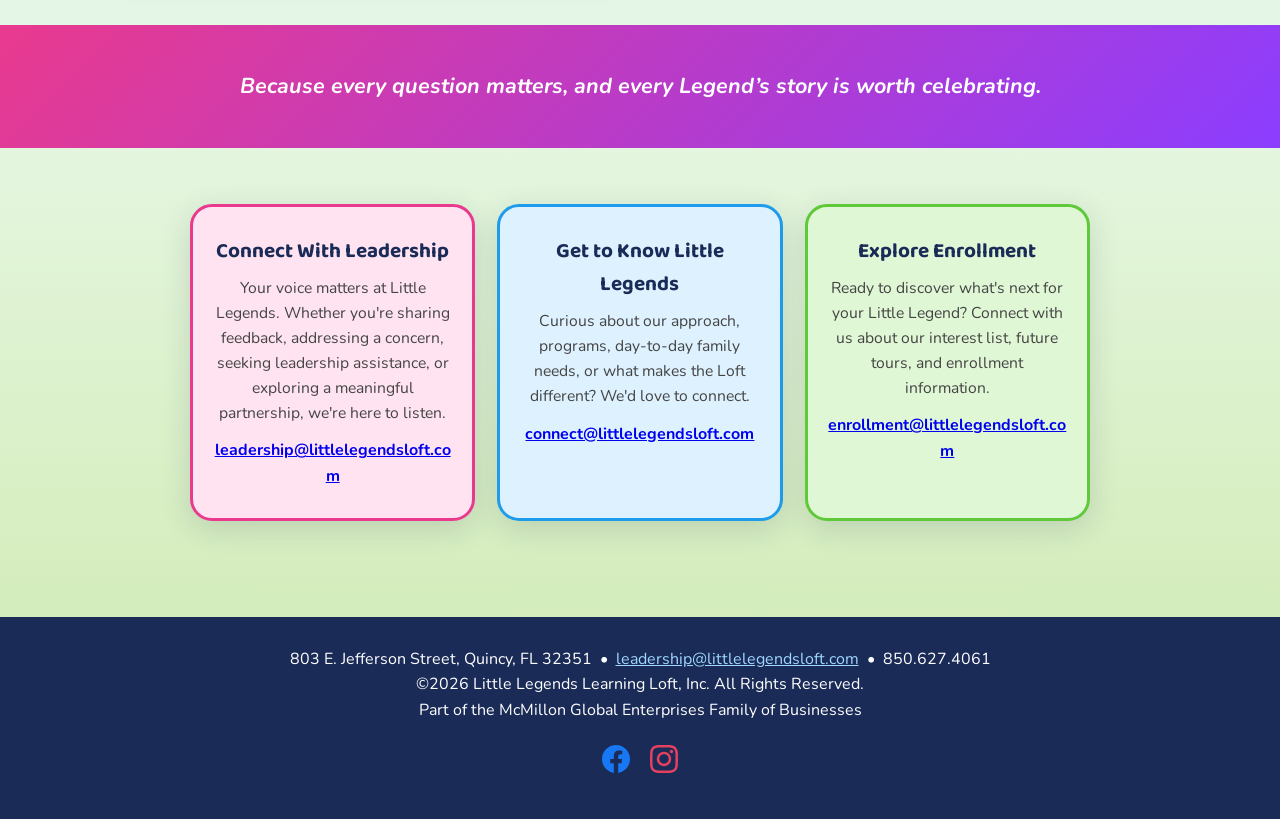
==== commit 1c5ab737: "Copy batch: premium wording, Interest List, Connect routing, camera policy" ====
--- a/pages/connect-with-the-loft.html
+++ b/pages/connect-with-the-loft.html
@@ -96,23 +96,21 @@
 </div>
 
 <section class="section">
-  <h2 class="section-title">Not Sure <span class="accent-blue">Where to Send It?</span></h2>
-  <p style="text-align:center;max-width:640px;margin:0 auto 30px;font-size:1.05rem">Reach the right team the first time.</p>
   <div class="card-grid" style="max-width:900px;margin:0 auto">
+    <div class="card pink" style="text-align:center;padding:28px 20px">
+      <h3 style="font-size:1.3rem;margin-bottom:8px">Connect With Leadership</h3>
+      <p style="margin-bottom:12px">Your voice matters at Little Legends. Whether you're sharing feedback, addressing a concern, seeking leadership assistance, or exploring a meaningful partnership, we're here to listen.</p>
+      <a href="mailto:leadership@littlelegendsloft.com" style="font-weight:700;word-break:break-all">leadership@littlelegendsloft.com</a>
+    </div>
     <div class="card blue" style="text-align:center;padding:28px 20px">
-      <h3 style="font-size:1.3rem;margin-bottom:8px">General Questions</h3>
-      <p style="margin-bottom:12px">Tours, programs, day-to-day family needs</p>
+      <h3 style="font-size:1.3rem;margin-bottom:8px">Get to Know Little Legends</h3>
+      <p style="margin-bottom:12px">Curious about our approach, programs, day-to-day family needs, or what makes the Loft different? We'd love to connect.</p>
       <a href="mailto:connect@littlelegendsloft.com" style="font-weight:700;word-break:break-all">connect@littlelegendsloft.com</a>
     </div>
-    <div class="card pink" style="text-align:center;padding:28px 20px">
-      <h3 style="font-size:1.3rem;margin-bottom:8px">Enrollment</h3>
-      <p style="margin-bottom:12px">Waitlist, admissions, registration, tuition</p>
+    <div class="card green" style="text-align:center;padding:28px 20px">
+      <h3 style="font-size:1.3rem;margin-bottom:8px">Explore Enrollment</h3>
+      <p style="margin-bottom:12px">Ready to discover what's next for your Little Legend? Connect with us about our interest list, future tours, and enrollment information.</p>
       <a href="mailto:enrollment@littlelegendsloft.com" style="font-weight:700;word-break:break-all">enrollment@littlelegendsloft.com</a>
-    </div>
-    <div class="card green" style="text-align:center;padding:28px 20px">
-      <h3 style="font-size:1.3rem;margin-bottom:8px">Operations</h3>
-      <p style="margin-bottom:12px">Vendors, partnerships, business matters</p>
-      <a href="mailto:operations@littlelegendsloft.com" style="font-weight:700;word-break:break-all">operations@littlelegendsloft.com</a>
     </div>
   </div>
 </section>
--- a/css/styles.css
+++ b/css/styles.css
@@ -23,7 +23,7 @@
 body {
   font-family: 'Segoe UI', 'Helvetica Neue', Arial, sans-serif;
   color: var(--ink);
-  background: var(--cream);
+  background: linear-gradient(180deg, #A9DDF5 0%, #D3EFFC 35%, #E6F7E3 70%, #CDE9AC 100%);
   line-height: 1.6;
 }
 
@@ -68,7 +68,7 @@
   content: '';
   position: absolute;
   bottom: -1px; left: 0; right: 0; height: 60px;
-  background: var(--cream);
+  background: #A8E063;
   border-radius: 50% 50% 0 0 / 100% 100% 0 0;
 }
 .rainbow-title {
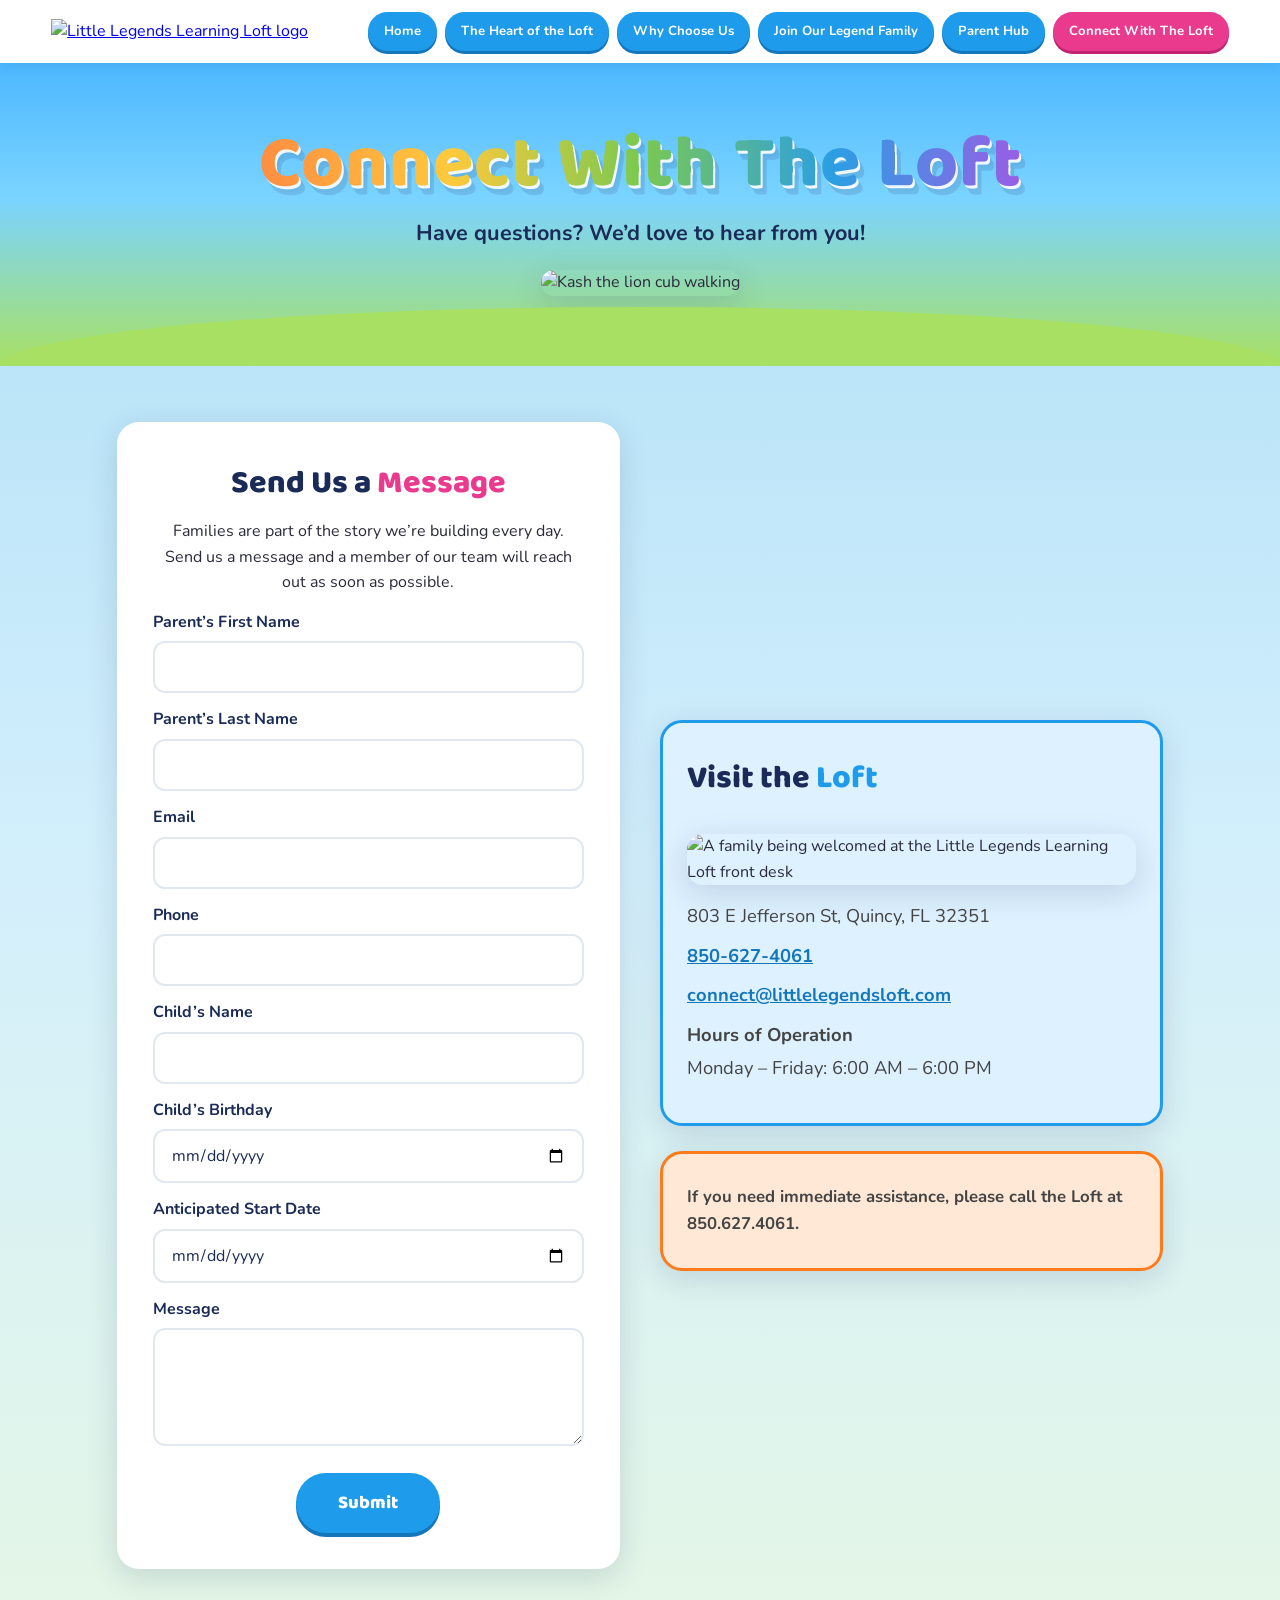
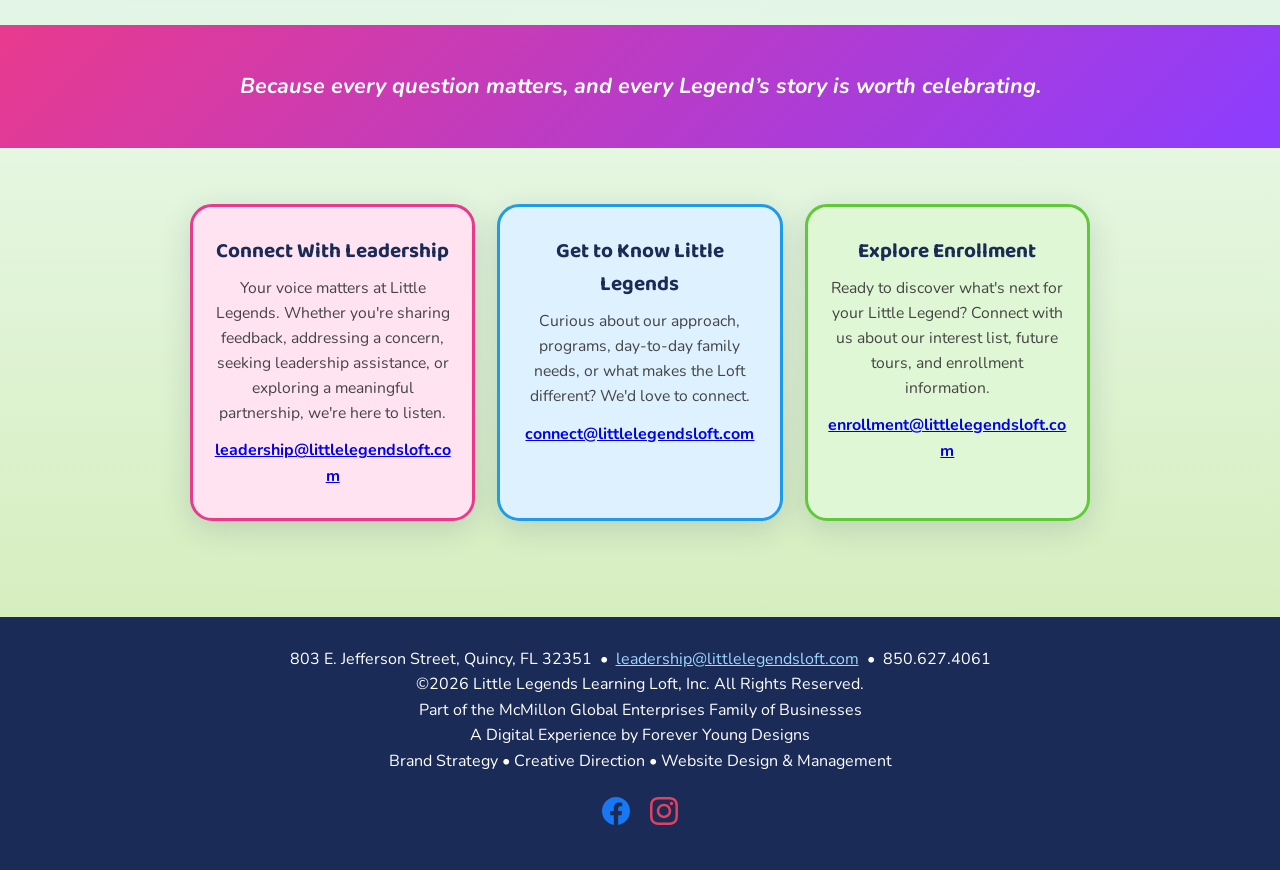
==== commit 44f8bfa3: "Hero overlay darker, lobby photos in gallery, Forever Young footer credit" ====
--- a/pages/connect-with-the-loft.html
+++ b/pages/connect-with-the-loft.html
@@ -120,7 +120,9 @@
   <a href="mailto:leadership@littlelegendsloft.com">leadership@littlelegendsloft.com</a> &nbsp;•&nbsp;
   850.627.4061<br>
   ©2026 Little Legends Learning Loft, Inc. All Rights Reserved.<br>
-  Part of the McMillon Global Enterprises Family of Businesses
+  Part of the McMillon Global Enterprises Family of Businesses<br>
+  A Digital Experience by Forever Young Designs<br>
+  Brand Strategy • Creative Direction • Website Design &amp; Management
 <div class="social-links">
     <a href="https://www.facebook.com/share/1BAZdCDmKt/?mibextid=wwXIfr" target="_blank" rel="noopener" aria-label="Follow us on Facebook" style="display:inline-block;margin:0 8px"><svg width="28" height="28" viewBox="0 0 24 24" fill="#1877F2" xmlns="http://www.w3.org/2000/svg"><path d="M24 12.073c0-6.627-5.373-12-12-12s-12 5.373-12 12c0 5.99 4.388 10.954 10.125 11.854v-8.385H7.078v-3.47h3.047V9.43c0-3.007 1.792-4.669 4.533-4.669 1.312 0 2.686.235 2.686.235v2.953H15.83c-1.491 0-1.956.925-1.956 1.874v2.25h3.328l-.532 3.47h-2.796v8.385C19.612 23.027 24 18.062 24 12.073z"/></svg></a>
     <a href="https://www.instagram.com/littlelegends_1/" target="_blank" rel="noopener" aria-label="Follow us on Instagram" style="display:inline-block;margin:0 8px"><svg width="28" height="28" viewBox="0 0 24 24" fill="#E4405F" xmlns="http://www.w3.org/2000/svg"><path d="M12 2.163c3.204 0 3.584.012 4.85.07 3.252.148 4.771 1.691 4.919 4.919.058 1.265.069 1.645.069 4.849 0 3.205-.012 3.584-.069 4.849-.149 3.225-1.664 4.771-4.919 4.919-1.266.058-1.644.07-4.85.07-3.204 0-3.584-.012-4.849-.07-3.26-.149-4.771-1.699-4.919-4.92-.058-1.265-.07-1.644-.07-4.849 0-3.204.013-3.583.07-4.849.149-3.227 1.664-4.771 4.919-4.919 1.266-.057 1.645-.069 4.849-.069zm0-2.163c-3.259 0-3.667.014-4.947.072-4.358.2-6.78 2.618-6.98 6.98-.059 1.281-.073 1.689-.073 4.948 0 3.259.014 3.668.072 4.948.2 4.358 2.618 6.78 6.98 6.98 1.281.058 1.689.072 4.948.072 3.259 0 3.668-.014 4.948-.072 4.354-.2 6.782-2.618 6.979-6.98.059-1.28.073-1.689.073-4.948 0-3.259-.014-3.667-.072-4.947-.196-4.354-2.617-6.78-6.979-6.98-1.281-.059-1.69-.073-4.949-.073zm0 5.838c-3.403 0-6.162 2.759-6.162 6.162s2.759 6.163 6.162 6.163 6.162-2.759 6.162-6.163c0-3.403-2.759-6.162-6.162-6.162zm0 10.162c-2.209 0-4-1.79-4-4 0-2.209 1.791-4 4-4s4 1.791 4 4c0 2.21-1.791 4-4 4zm6.406-11.845c-.796 0-1.441.645-1.441 1.44s.645 1.44 1.441 1.44c.795 0 1.439-.645 1.439-1.44s-.644-1.44-1.439-1.44z"/></svg></a>
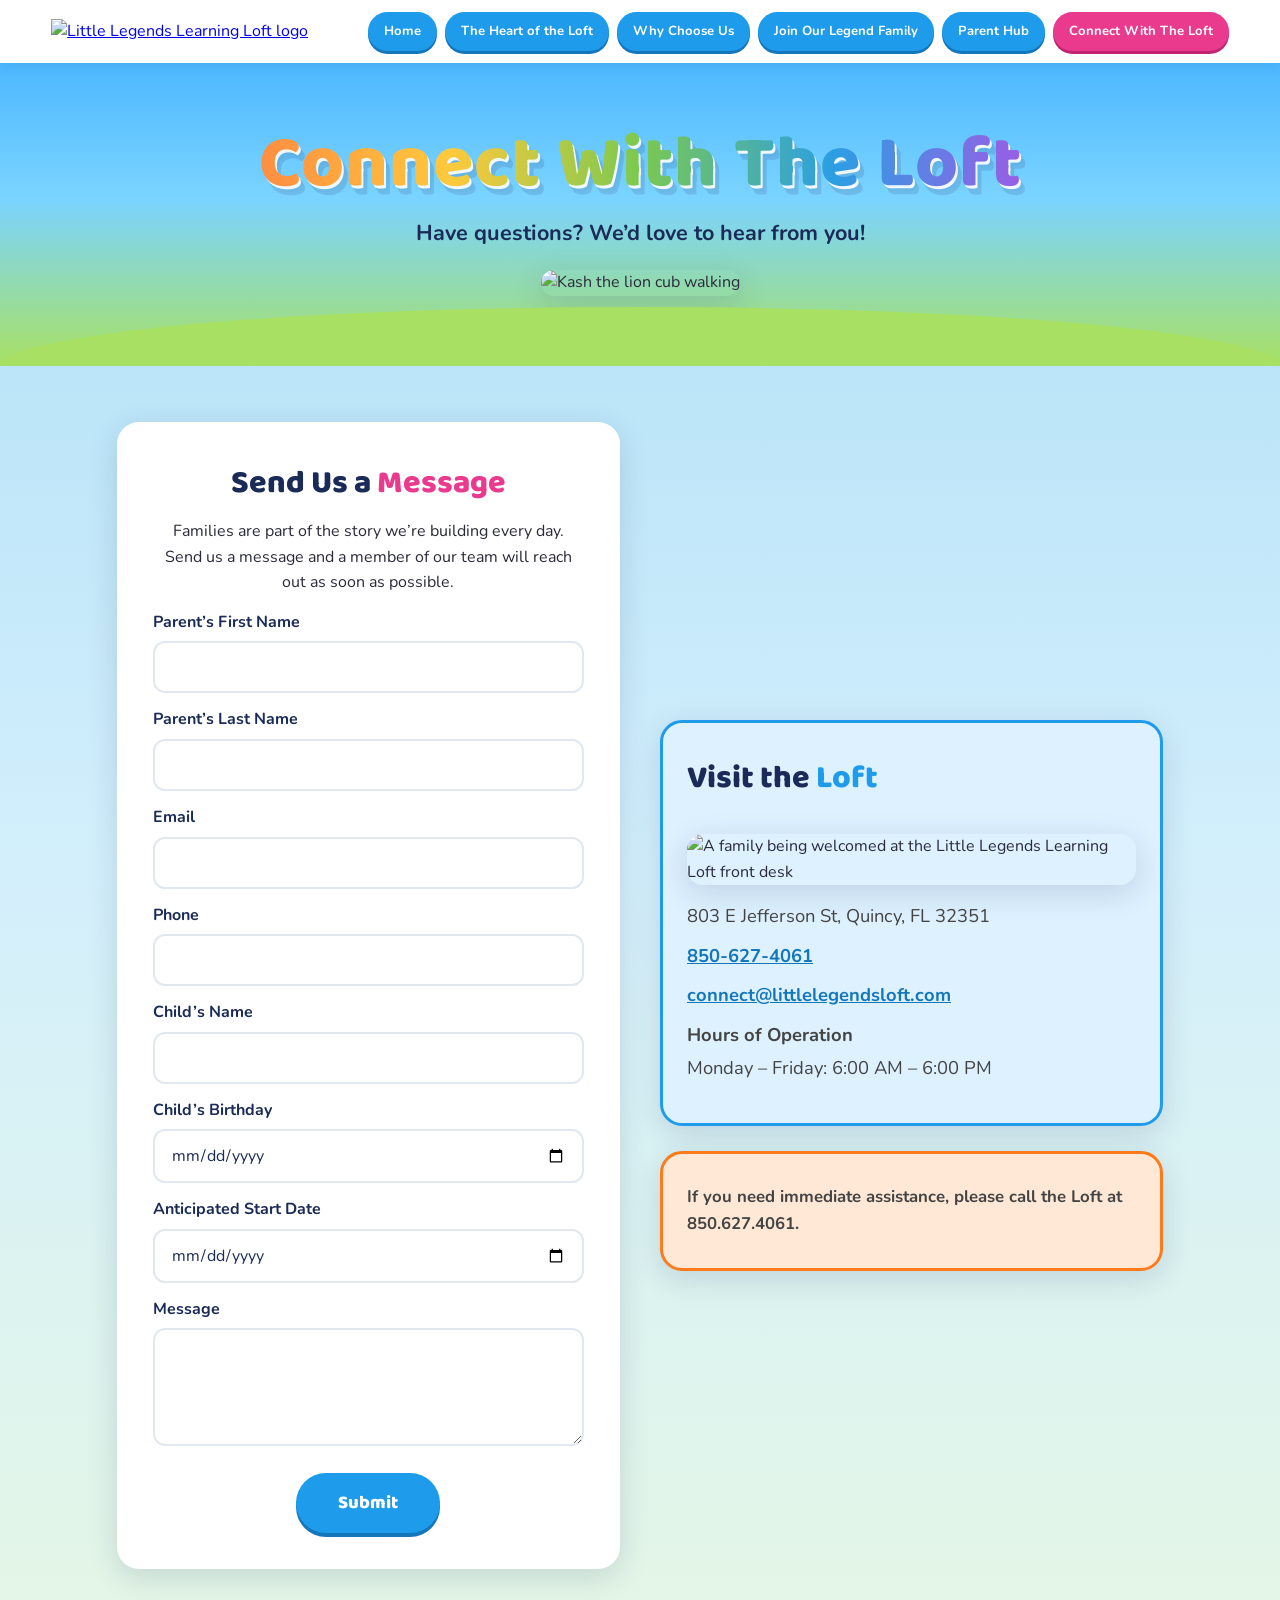
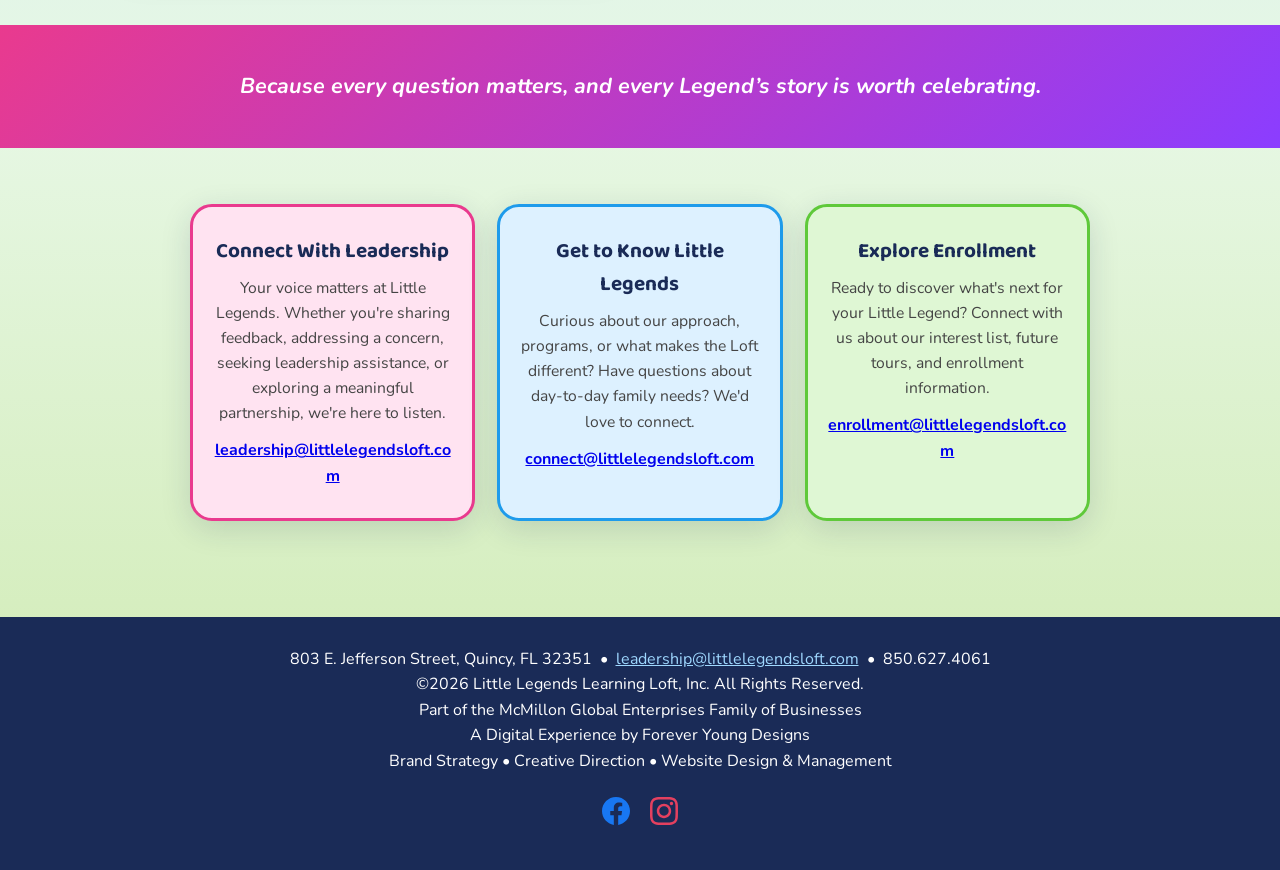
==== commit 0ec2df74: "Connect Get to Know wording + thank-you footer credit" ====
--- a/pages/connect-with-the-loft.html
+++ b/pages/connect-with-the-loft.html
@@ -104,7 +104,7 @@
     </div>
     <div class="card blue" style="text-align:center;padding:28px 20px">
       <h3 style="font-size:1.3rem;margin-bottom:8px">Get to Know Little Legends</h3>
-      <p style="margin-bottom:12px">Curious about our approach, programs, day-to-day family needs, or what makes the Loft different? We'd love to connect.</p>
+      <p style="margin-bottom:12px">Curious about our approach, programs, or what makes the Loft different? Have questions about day-to-day family needs? We'd love to connect.</p>
       <a href="mailto:connect@littlelegendsloft.com" style="font-weight:700;word-break:break-all">connect@littlelegendsloft.com</a>
     </div>
     <div class="card green" style="text-align:center;padding:28px 20px">
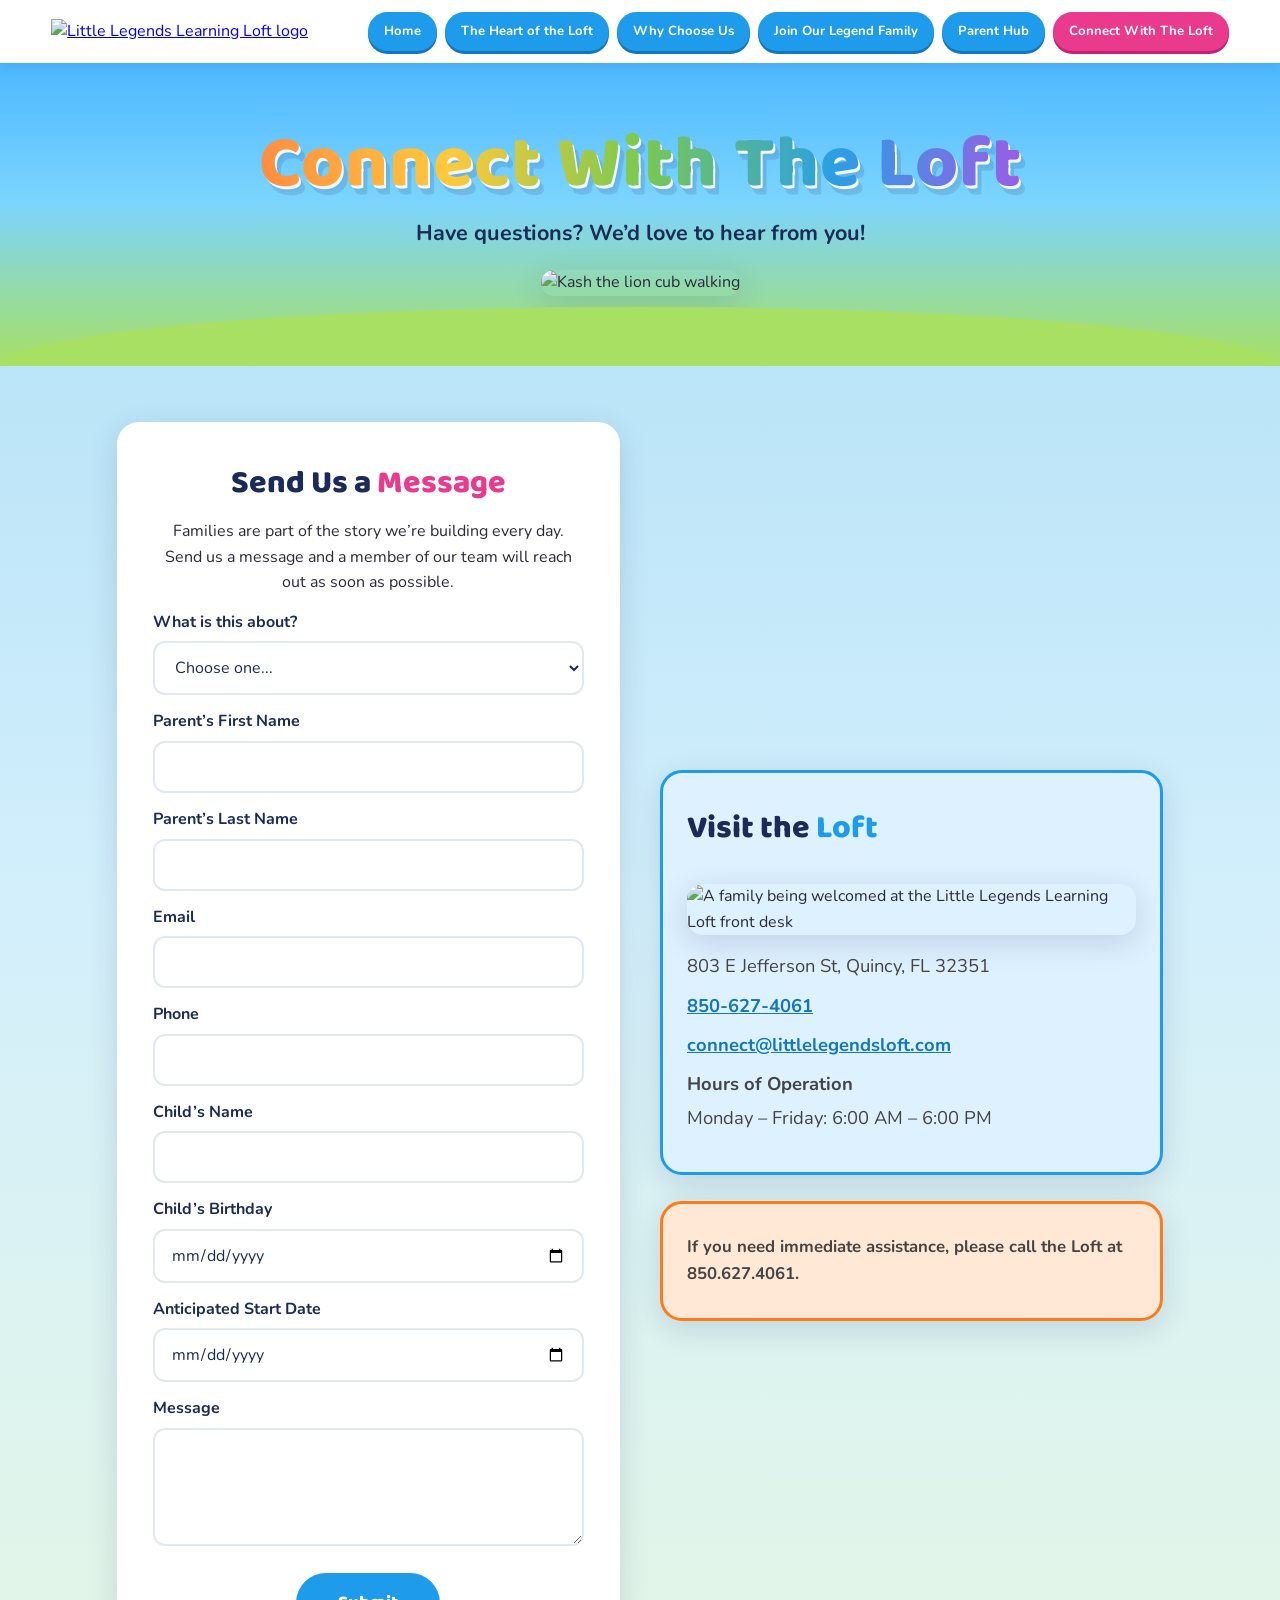
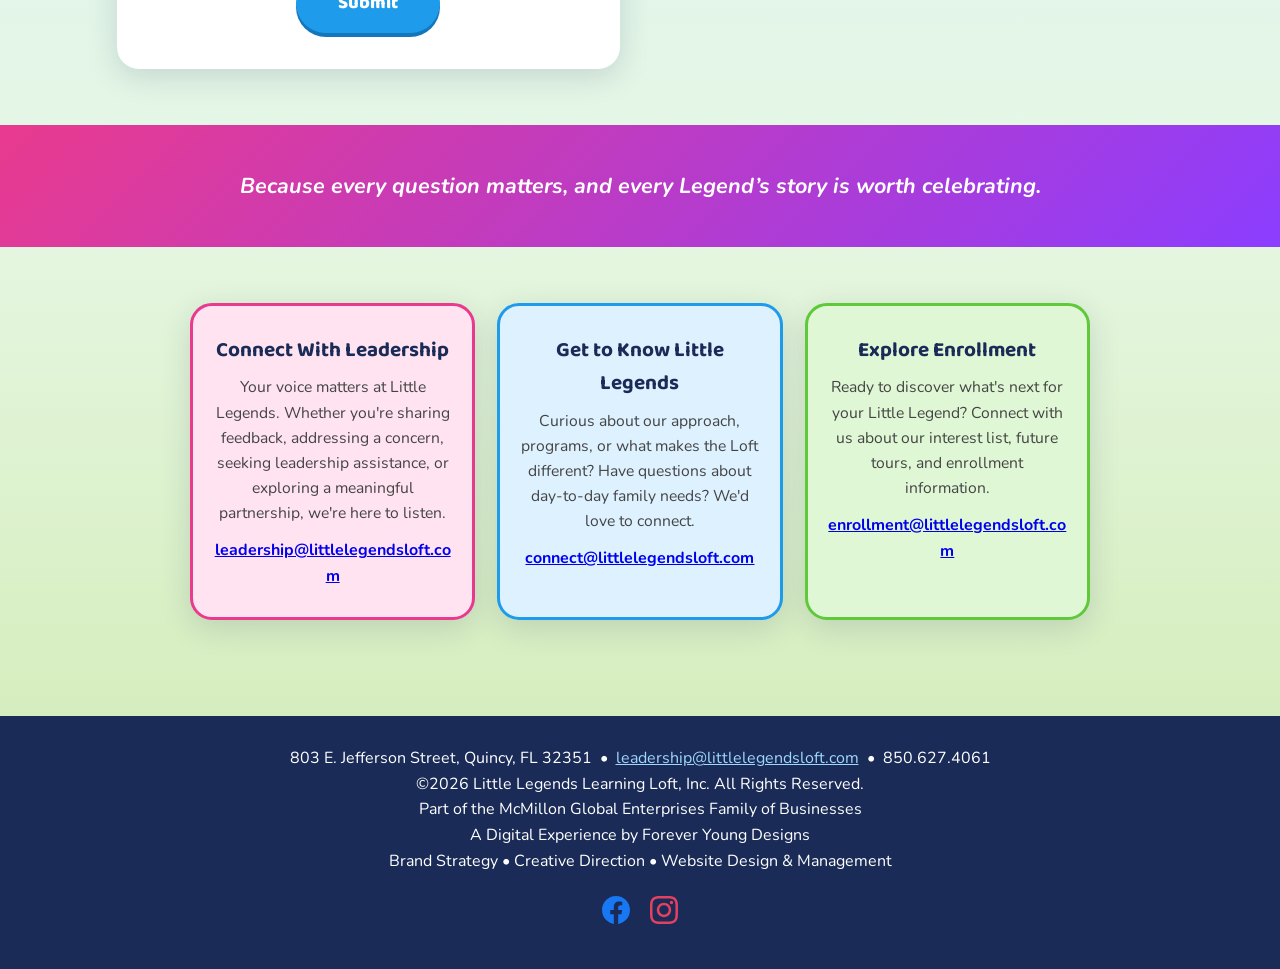
==== commit 9d34b821: "Add required topic dropdown to Connect form" ====
--- a/pages/connect-with-the-loft.html
+++ b/pages/connect-with-the-loft.html
@@ -52,6 +52,13 @@
         <input type="hidden" name="_template" value="table">
         <input type="hidden" name="_captcha" value="false">
         <input type="hidden" name="_next" value="https://legendschildcare.com/pages/thank-you-contact.html">
+        <label for="topic">What is this about?</label>
+        <select id="topic" name="Topic" required style="width:100%;padding:13px 16px;border:2px solid #E2E8F0;border-radius:12px;font-size:1rem;font-family:inherit;background:#fff;color:#1a2b57">
+          <option value="" disabled selected>Choose one...</option>
+          <option value="Get to Know Little Legends">Get to Know Little Legends</option>
+          <option value="Explore Enrollment">Explore Enrollment</option>
+          <option value="Connect With Leadership">Connect With Leadership</option>
+        </select>
         <label for="parent-first">Parent&rsquo;s First Name</label>
         <input type="text" id="parent-first" name="parent-first-name" required>
         <label for="parent-last">Parent&rsquo;s Last Name</label>
